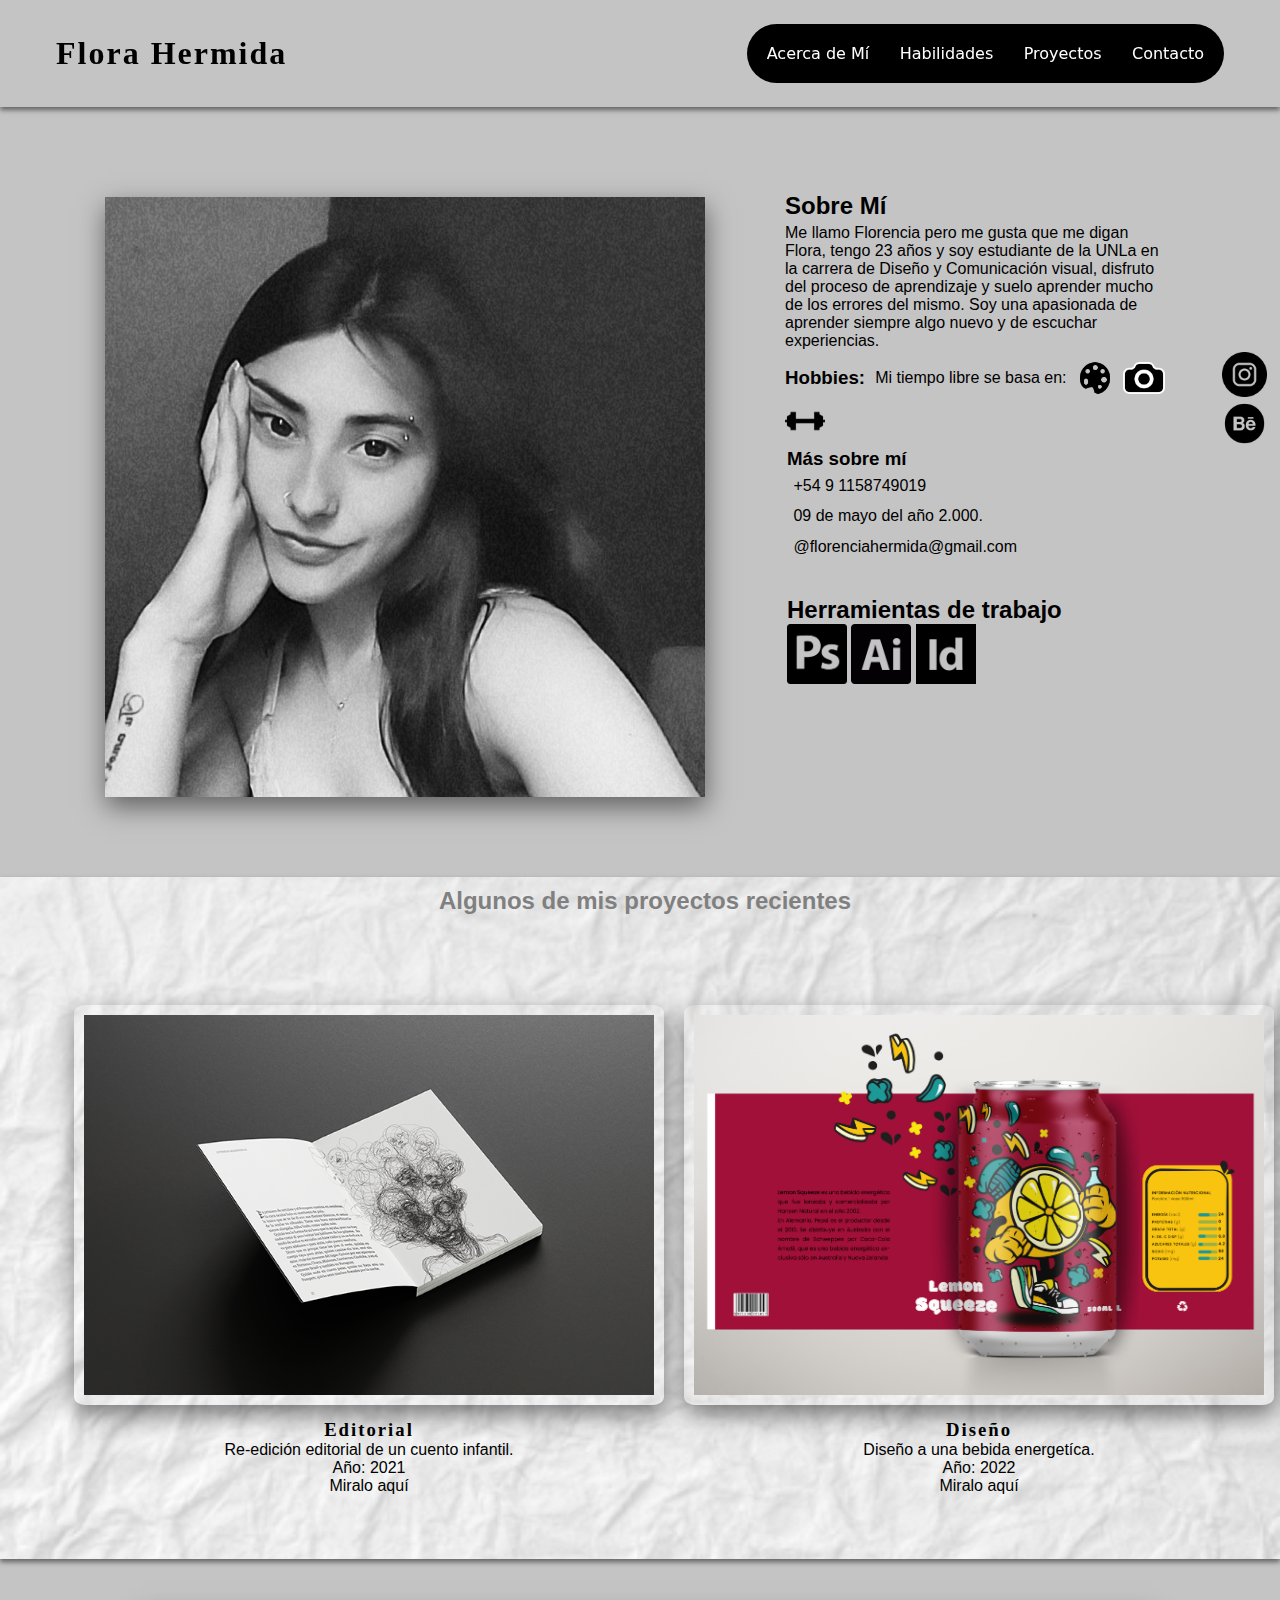
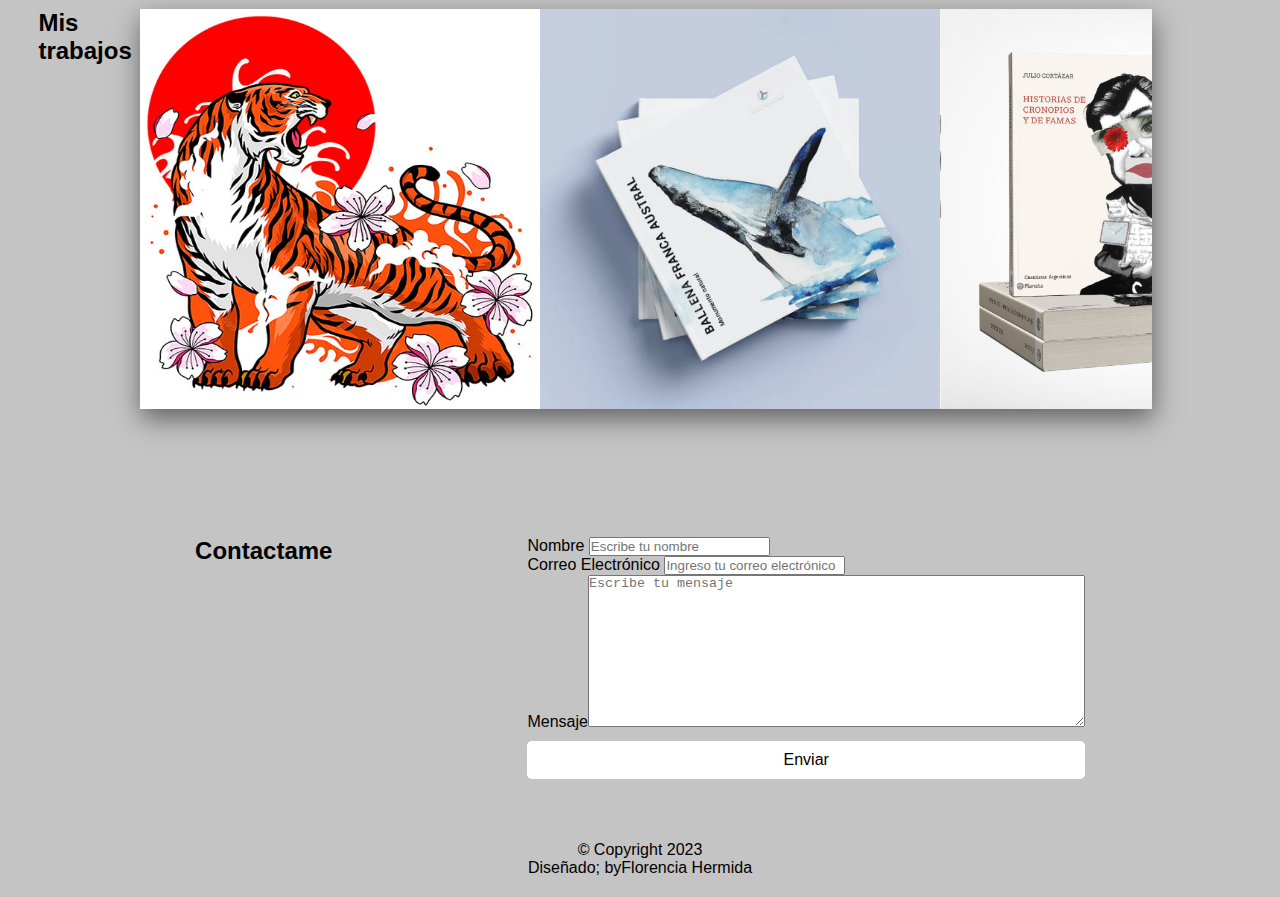
==== index.html @ 5eab7c20 "Nuevos cambios:" ====
<!doctype html>
<html>
	<head>
		<meta charset="utf-8">
		<title>Flora Hermida</title>
		<link rel="icon" type="image/png" href="imagenes/cursor.png">
		<link href="estilos.css" rel="stylesheet" type="text/css">
		<style>
		  @import url('https://fonts.googleapis.com/css2?family=Rubik+Glitch&family=Source+Code+Pro:wght@500&display=swap');
		</style>
	</head>	

<body>
	  <header>
	    <nav>
			  <h1>Flora Hermida</h1>
			  <ul class="navegacion">
				<li><a href="#sobremi" class="nav-link">Acerca de Mí</a></li>
				<li><a href="#habilidaes" class="nav-link">Habilidades</a></li>
				<li><a href="#proyectos" class="nav-link">Proyectos</a></li>
				<li><a href="#proyectos" class="nav-link">Contacto</a></li>
			  </ul>
			  <button class="menu-flora" id="menu-flor">
				<ion-icon class="barras" name="menu-outline"></ion-icon>
			  </button>
		   </nav>
	  </header>
		
	<main>
	
		<section class="flora">
			  <img src="imagenes/fotoperfil.jpg" alt="flora-hermida" loading="lazy" class="flora-img">
				  <div class="bio">
					<h2 class="bio-titulo">Sobre M&iacute;</h2>
					<p class="bio-texto">
					  Me llamo Florencia pero me gusta que me digan Flora, tengo 23 a&ntilde;os y soy estudiante de la UNLa en la carrera de Dise&ntilde;o y Comunicaci&oacute;n visual, disfruto del proceso de aprendizaje y suelo aprender mucho de los errores del mismo. Soy una apasionada de aprender siempre algo nuevo y de escuchar experiencias. 
					</p>
					<div class="mishobbies" id="hobbie">
						<h3 class="tiempolibre">Hobbies:</h3>
						<p>Mi tiempo libre se basa en:</p>
					   <img src="imagenes/arte.png" alt="icono-arte" class="mishobbies" width="36px" height="36px">
					   <img src="imagenes/camara.png" alt="icono-camara" class="mishobbies" width="42px" heigth="30px">
					   <img src="imagenes/gym.png" alt="icono-gym" class="mishobbies" width="40px" height="50px">
					</div>
					<article class="mas-sobre">
						  <h3>Más sobre mí</h3>
						  <p> +54 9 1158749019 </p>
						  <p>09 de mayo del a&ntilde;o 2.000.</p>
						  <p>@florenciahermida@gmail.com</p>
					</article>
				    <article class="habilidades" id="habilidades">
						<h2 class="header-habilidaes">Herramientas de trabajo&nbsp;</h2>
						<div class="contenedor-habilidades">
							  <img src="imagenes/photoshop.png" alt="img-photoshop" loading="lazy" class="icon icon-card" width="60px"  height="60px">
							  <img src="imagenes/ilustrator.png" alt="img-ilustrator" loading="lazy" class="tarjeta-icono" width="60px" height="60px">
							  <img src="imagenes/indesign.png" alt="img-indesign" loading="lazy" class="tarjeta-icono" width="60px" height="60px">
						</div>
	            	</article>
				 </div>
			    
		 </section>

		
		
	  <section class="proyectos" id="proyectos">
		  <h2 class="titulo-de-proyectos">Algunos de mis proyectos recientes</h2>
		  <div class="contenedor-de-proyectos">
				<div class="contenedor-de-proyectos-tarjeta-de-proyectos">
				<img src="imagenes/img1.png" alt="trabajo-libro1" loading="lazy" class="project-pic" width="280px" height="210px">
				  <h3 class="contenedor-titulo-de-proyectos">Editorial</h3>
				  <p class="detalles-de-proyectos">
					  Re-edici&oacute;n editorial de un cuento infantil.
				  </p>
				  <p>
					 A&ntilde;o: 2021
				  </p>
				  <a href="https://www.instagram.com/p/CjBOzD_OPQM/?img_index=1" target="_blank" class="enlace-de-proyecto">Miralo aqu&iacute;</a>
				</div>
			  
				<div class="contenedor-de-proyectos-tarjeta-de-proyectos ">
					 <img src="imagenes/img4.jpg" alt="diseño-lata" loading="lazy" class="project-pic" width="310px" height="210px">
					  <h3 class="titulo-proyecto">Dise&ntilde;o</h3>
					  <p class="detalles-de-proyectos">
						Dise&ntilde;o a una bebida energet&iacute;ca.
					  </p>
					  <p>
						 A&ntilde;o: 2022
					  </p>
					  <a href="https://www.instagram.com/p/CodolIesrET/?img_index=1" target="_blank" class="project-link">Miralo aqu&iacute;</a>
				</div>
			  
				<div class="contenedor-de-proyectos-tarjeta-de-proyectos ">
					 <img src="imagenes/img6.jpeg" alt="diseño-marca" loading="lazy" class="project-pic" width="310px" height="210px">
					  <h3 class="titulo-proyecto">Redes</h3>
					  <p class="detalles-de-proyectos">
						Dise&ntilde;o paraa feed de Instagram.
					  </p>
					  <p>
						 A&ntilde;o: 2023
					  </p>
					  <a href="https://www.instagram.com/p/CmFNEMlOOMH/?img_index=1" target="_blank" class="project-link">Miralo aqu&iacute;</a>
				</div>
		  </div>
       </section>
		
		<section class="foto-trabajo" id="foto-trabajo">
			<h2>Mis trabajos</h2>
			<article id="galeria">
				<div class="galeria-1">
					<img src="imagenes/img8.jpg" width="50px" height="500px" alt="trabajo-libro">
				</div>
				<div class="galeria-2">
					<img  src="imagenes/img7.jpg" width="50px" height="50px" alt="trabajo-libro">
				</div>
				<div class="galeria-2">
					<img  src="imagenes/libro1.jpg" width="50px" height="50px" alt="trabajo-libro">
				</div>		
           </article>
		</section>	
		
		<section class="contacto" id="contacto">
			  <h2>Contactame</h2>
			  <div class="formulario-contacto-contenedor">
					<div class="formulario-contacto">
					  <form action="https://formspree.io/f/xyylngw" method="POST"/>
						<div class="control-formulario">
						  <label for="name">Nombre</label>
						  <input type="text" id="name" name="sender-name" placeholder="Escribe tu nombre" class="input-field" required/>
						</div>
				   </div>
				   <div class="control-formulario">
						  <label for="email">Correo Electrónico</label>
						  <input type="email" id="email" name="sender-email" placeholder="Ingreso tu correo electrónico" class="input-field" required/>
				   </div>
				   <div class="control-formulario">
					  <label for="mensaje">Mensaje</label><textarea id="mensaje" cols="60" rows="10" placeholder="Escribe tu mensaje" name="mensaje" class="input-field" required></textarea>
				   </div>
				   <div>
				     <input type="submit" value="Enviar" id="submit-btn" class="submit-btn"/>
			 	   </div>
			 </div>	
		</section>
	
	</main>		
			<asided>
				<div class="sociales">
					<a href="https://www.instagram.com/gota_flora/?igshid=MzRlODBiNWFlZA%3D%3D" target="_blank">
					<img src="imagenes/instagram.png" width="45" height="45" alt="icono-instagram" id="foto-insagram">
					</a>
					<a href="https://www.behance.net/gallery/171148687/Mi-portfolio" target="_blank">
					<img src="imagenes/behance.png" width="45" height="45" alt="icono-behance" id="foto-behance">
					</a>
	           </div>
			</asided>
		
	   <footer>
		  <p class="copy">&copy; Copyright 2023</p>
		  <p class="copy">Dise&ntilde;ado; by<a href="https://www.instagram.com/flora.hermida/" target="_blank" >Florencia Hermida</a></p>
	   </footer>
</body>
</html>
---- estilos.css ----
@charset "utf-8";
/* CSS Document */
@import url("https://fonts.googleapis.com/css2?family=Roboto:ital,wght@0,400;0,900;1,700&display=swap");
* {
	padding: 0px;
	margin: 0px;
	box-sizing: border-box;
} 
*{
	cursor: url("imagenes/cursor.png"), auto;
}

* {
  margin: 0;
  padding: 0;
  box-sizing: border-box;
}

body{
	width: 100%;
	height: 100vh;
	background-color:#C5C4C4;
	font-family: Gotham, "Helvetica Neue", Helvetica, Arial, "sans-serif";
}
.navegacion{
	background-color:black;
	border-radius: 31px;
    padding: 20px 20px;
}
root {
  variable-name: value;
}
selector {
  propiedad: var;
}

root {
  font-family: Gotham, 'Helvetica Neue', Helvetica, Arial, 'sans-serif';
  normal-font: 400;
  bold-font: 700;
  bolder-font: 900;
  bg-color: #fcfcfc;
  primary-color: #4756df;
  secondary-color: #ff7235;
  primary-shadow: #8b8eaf;
  secondary-shadow: #a17a69;
  bottom-margin: 0.5rem;
  bottom-margin-2: 1rem;
  line-height: 1.7rem;
  transition: 0.3s;
}

html {
  scroll-behavior: smooth;
}


ul {
  list-style-type: none;
}

a {
  text-decoration: none;
  color: black;
}

a:hover {
  color: lightslategrey;
}


nav {
    padding: 1.5rem 1rem;
  }
nav {
  position: sticky;
  top: 0;
  left: 0;
  z-index: 1;
  display: flex;
  align-items: center;
  justify-content: space-between;
  padding: 1.5rem 3.5rem;
  background-color: var #fcfcfc;
  box-shadow: 0 3px 5px rgba(0, 0, 0, 0.5);
}
nav h1 {
  color: black;
  font-family: cadio, "EB Garamond SemiBold", "Futura Md BT", "Hey October", "Ibarra Real Nova";
  letter-spacing: 2px;
}

nav a {
  font-family:Segoe, "Segoe UI", "DejaVu Sans", "Trebuchet MS", Verdana, "sans-serif";
  color: white;
  transition: 0.3s;
  text-decoration: none;
}
nav a:hover {
  color: white;
  border-radius: 8px;
  border-bottom: #848484px solid;
  background-color: grey;
}

nav ul {
  display: flex;
  gap: 1.9rem;
  text-decoration: none;
}

nav ul li {
  font-weight: var;
}
nav ul.show {
    transform: translateX(0);
  }
.menu-flora {
  color: var navy;
  font-size: 2rem;
  border: 0;
  background-color: transparent;
  cursor: pointer;
  display: none;
}
.flora {
  display: flex;
  align-items: center;
  justify-content: space-around;
  gap: 2.5rem;
  max-width: 68.75rem;
  margin: auto;
  padding-top: 90px;
}
.flora-img {
  height: 37.5rem;
  width: 37.5rem;
  box-shadow: 1px 10px 25px rgba(0,0,0,0.5);
  overflow: inherit;
}

#hobbie{
	padding-top: 5px;
    margin: 0px;
    display: flex;
    justify-content: space-between;
    flex-wrap: wrap;
    align-content: space-between;
    align-items: center;
}



.tiempolibre{
	display: flex;
	
}
.bio {
    margin-top: -7rem;
    width: 20.5rem;
  }
.bio {
  width: 25rem;
  padding: 0.625rem;
  border-radius: 6px;
  box-shadow: 0px 2px 15px 2px var(--primary-shadow);
}

.bio h1 {
  margin-top: 10px;
}

.bio p {
  line-height: var(--line-height);
  padding: 0.3rem 0;
}
.mas-sobre {
    display: inline-flex;
    margin: 0px;
    padding: 2px;
    flex-direction: column;
    justify-content: space-evenly;
    align-items: flex-start;
}

.mas-sobre h3 {
  margin-left: 0px;
  padding: 0px;
  text-align: center;
}

.mas-sobre p {
  line-height: inherit;
  padding: 0.4rem;
}
.header-habilidades{
	padding: 25px;
	display: block;
}
.habilidades {
    display: inline-flex;
    margin-top: 30px;
    padding: 2px;
    flex-direction: column;
    justify-content: space-evenly;
    align-items: flex-start;
}

.encabezado-habilidad {
  margin-bottom: 1rem;
}

.contenedor-habilidad img {
  padding: 1.25rem;
}

.icono {
  width: 11.875rem;
  height: 11.25rem;
}

.proyectos {
  	background-image: url(imagenes/fondo.jpg);
    background-repeat: repeat;
    background-size: 100%;
    margin-top: 5rem;
    padding-top: 10px;
    display: flex;
    justify-items: center;
    flex-direction: row;
    box-shadow: 0 3px 5px rgba(0, 0, 0, 0.5);
    flex-wrap: wrap;
    justify-content: space-evenly;
    align-items: flex-start;
}
.proyectos h2{
	display: flex;
	color: grey;
	text-align: center;
	margin-left: 10px
	
}

.foto-de-proyecto {
  width: 65%;
  height: 60%;
}

.contenedor-de-proyectos {
    display:inline-flex;
    text-align: center;
    padding: inherit;
}
.titulo-de-proyectos {
  display: block;
 justify-content: center;
  margin-bottom: 1rem;
}
.contenedor-de-proyectos h3{
  color: black;
  font-family: cadio, "EB Garamond SemiBold", "Futura Md BT", "Hey October", "Ibarra Real Nova";
  letter-spacing: 2px;
	
}
.detalles-de-proyectos{
	display: inline-flex;
    justify-content:flex-start;
}
.contenedor-de-proyectos {
  text-align: center;
  padding: 1rem;
  margin: 3rem;
}
.project-pic{
	width: 590px;
    height: 400px;
	display: inline-flex;
	align-content: center;
	align-items: center;
	margin: 10px;
	padding: 10px;
	border-radius: 2%;
	box-shadow: 1px 10px 25px rgba(0,0,0,0.5);
	cursor: pointer;
}


/*galeria de fotos*/

.foto-trabajo{
	margin-left: 3%;
    margin-bottom: 10%;
    margin-right: 10%;
    margin-top: 50px;
    display: flex;
    align-items: flex-start;
    justify-content: center;
    justify-content: space-around;
}

#galeria{
	display: flex;
	flex-direction: row;
	justify-content: space-around;
	align-content: flex-start;
	width: 1400px;
	height: 400px;
	overflow: hidden;
	box-shadow: 1px 10px 25px rgba(0,0,0,0.5);
	background-image: url("imagenes/fondo.jpg");
}
#galeria img{
	width: 400px;
	height: 400px;
	transition: 3s;
}
#galeria img:hover{
	transform: translateX(-30%);
	filter: brightness(58%);
}
   

/*contacto*/

.contacto {
    margin-top: 6rem;
    display: flex;
    align-content: stretch;
    justify-content: space-evenly;
}
.contenedor-formulario-contacto label {
  line-height: 2.7em;
  font-weight: var(--bold-font);
  color: var(--primary-color);
}

.contenedor-formulario-contacto textarea {
  min-height: 6.25rem;
  font-size: 14px;
}

.contenedor-formulario-contacto .input-field {
  width: 100%;
  padding-top: 10px;
  padding-bottom: 10px;
  border-radius: 5px;
  border: none;
  border: 2px outset var(--primary-color);
  font-size: 0.875rem;
  outline: none;
}
.contacto h2 {
  text-align: center;
  margin-bottom: var(--bottom-margin-2);
}

.contenedor-formulario-contacto {
  max-width: 40.75rem;
  margin: 0 auto;
  padding: 0.938rem;
  border-radius: 5px;
  box-shadow: 0 3px 10px var(--secondary-shadow);
}
.input-field:placeholder {
  padding: 0.5rem;
  color: var(--primary-color);
}
.submit-btn {
  width: 100%;
  padding: 10px;
  margin: 10px 0;
  background-color: #fff;
  border: 2px solid var(--primary-color);
  border-radius: 5px;
  font-size: 1rem;
  font-weight: var(--bold-font);
  transition: var(--transition);
}
.submit-btn:hover {
  background-color: var(--primary-color);
  border: 2px solid var(--primary-color);
  cursor: pointer;
}

/*aside*/

.sociales {
  display: flex;
  flex-direction: column;
  position: fixed;
  right: 1%;
  bottom: 50%;
}

.socicon {
  width: 2rem;
  height: 2rem;
}

/*footer*/

footer {
  background-color: var black;
  padding: 1.25rem;
  text-align: center;
  margin: 2rem 0 0;
}
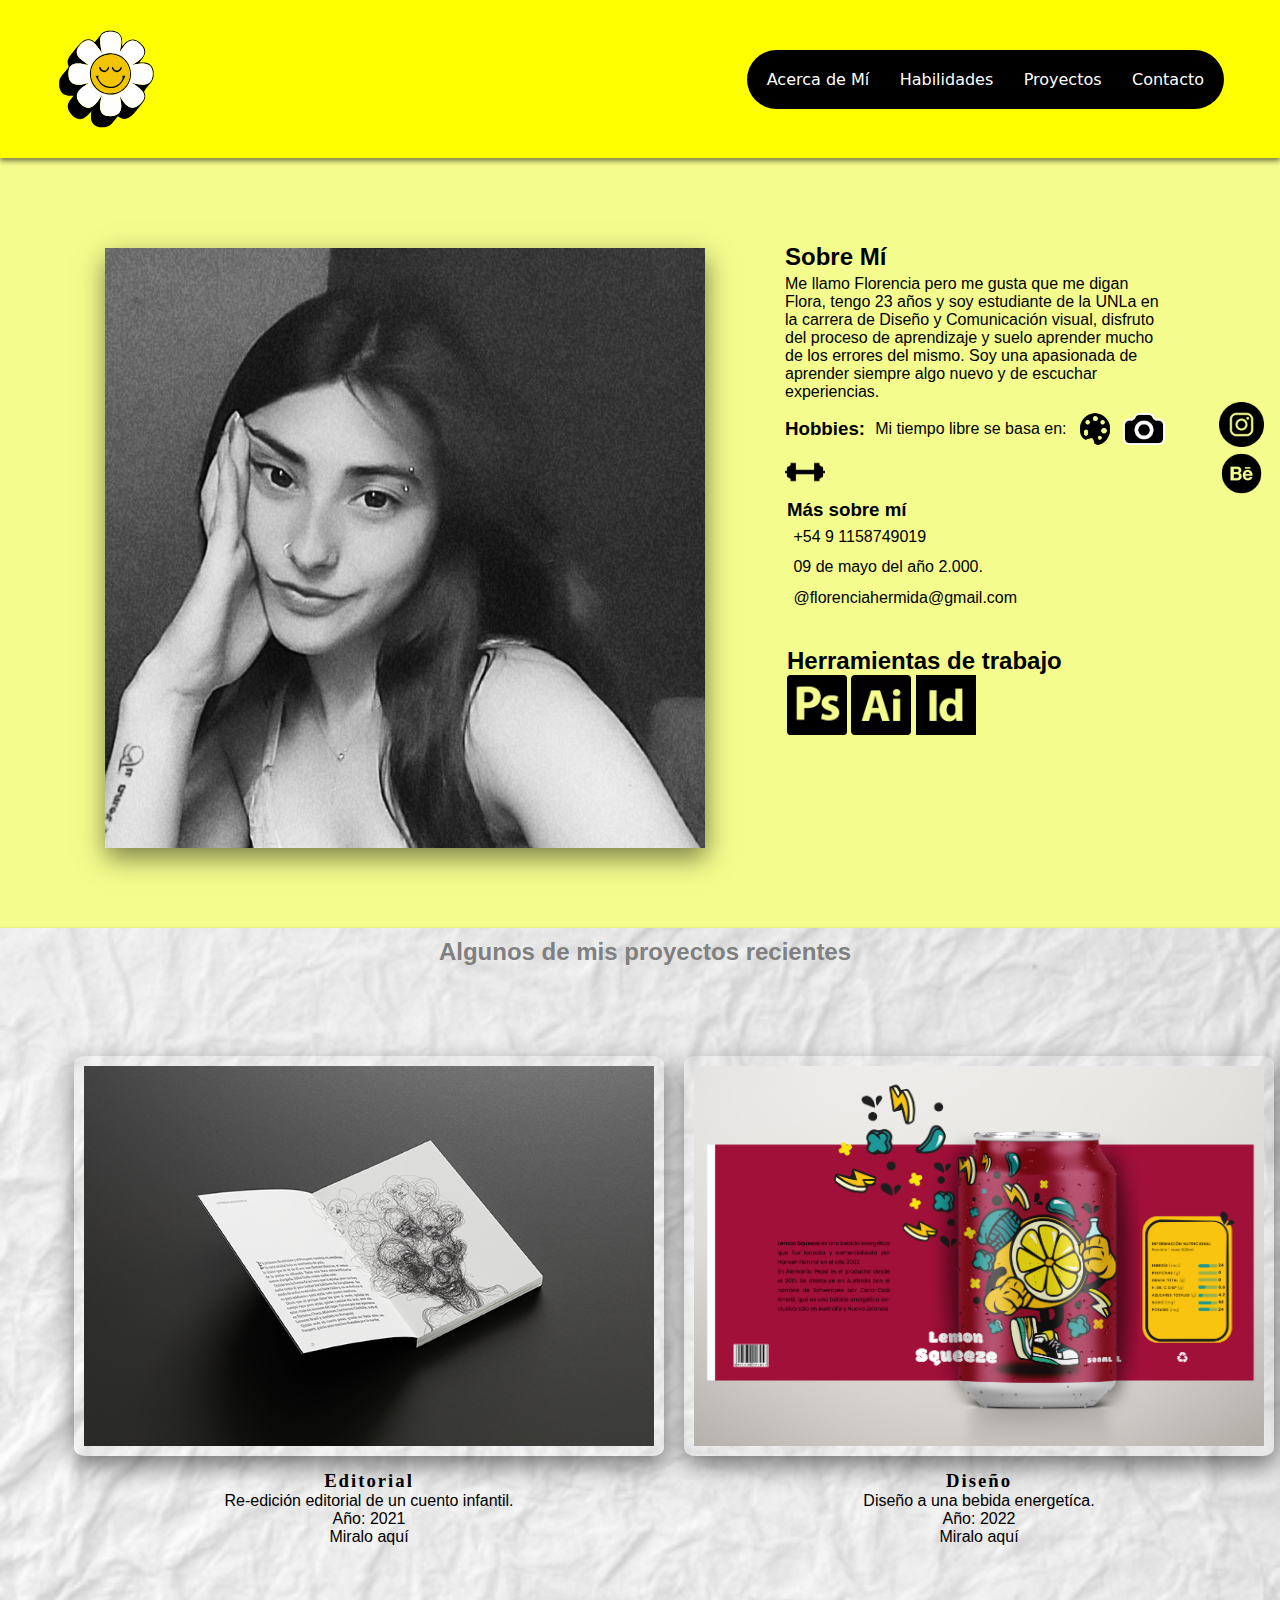
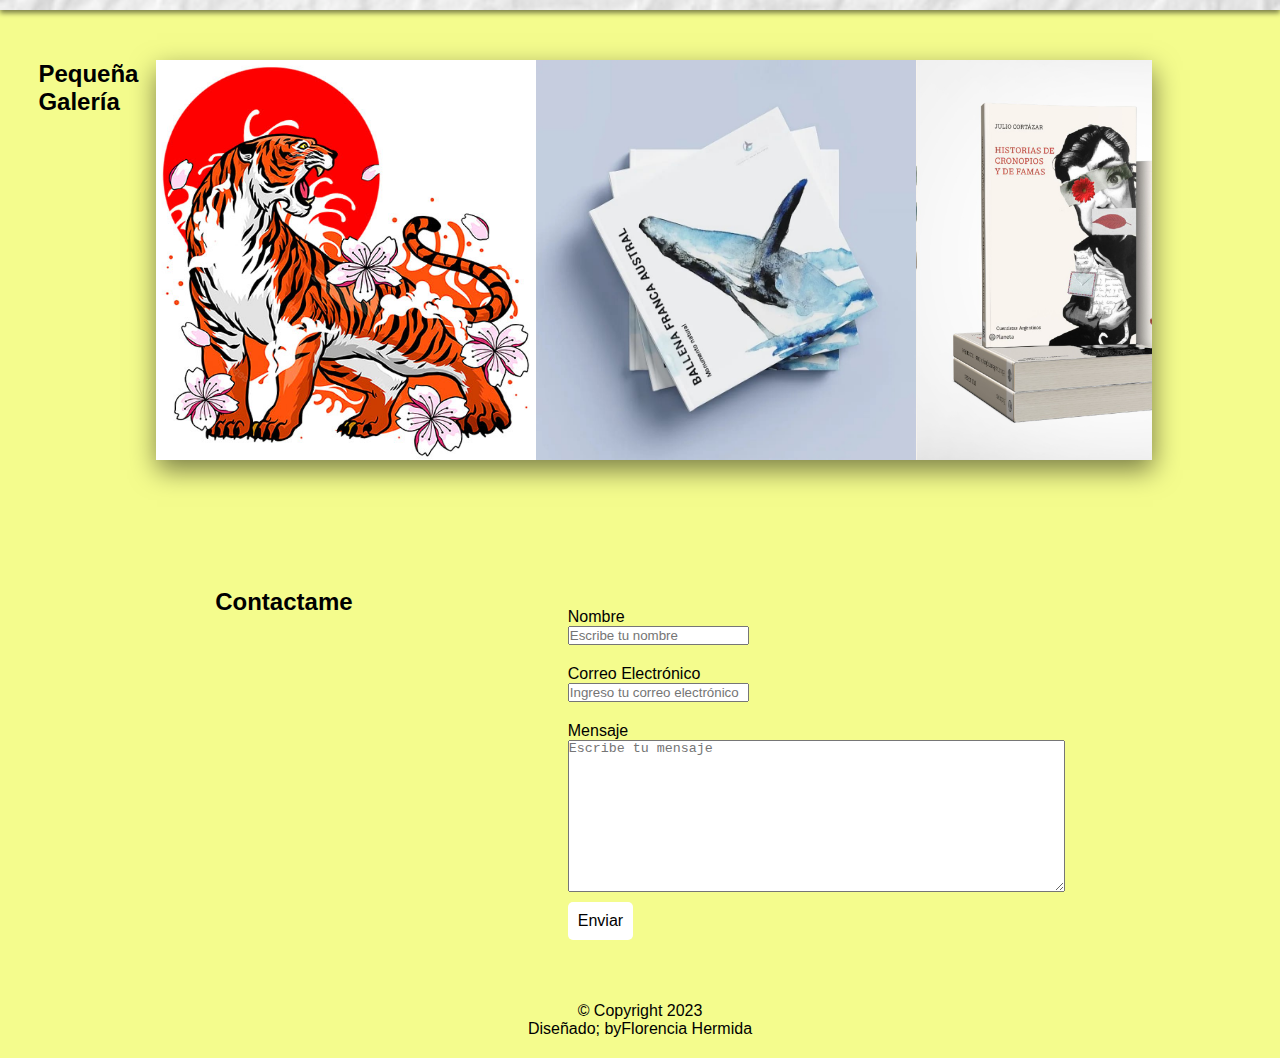
==== commit 35674127: "Cambio de color" ====
--- a/index.html
+++ b/index.html
@@ -3,7 +3,7 @@
 	<head>
 		<meta charset="utf-8">
 		<title>Flora Hermida</title>
-		<link rel="icon" type="image/png" href="imagenes/cursor.png">
+		<link rel="icon" type="image/svg" href="imagenes/flora.svg">
 		<link href="estilos.css" rel="stylesheet" type="text/css">
 		<style>
 		  @import url('https://fonts.googleapis.com/css2?family=Rubik+Glitch&family=Source+Code+Pro:wght@500&display=swap');
@@ -13,7 +13,7 @@
 <body>
 	  <header>
 	    <nav>
-			  <h1>Flora Hermida</h1>
+			  <img src="imagenes/flora.svg" alt="flora" class="imagenflora" width="100px" height="110px">
 			  <ul class="navegacion">
 				<li><a href="#sobremi" class="nav-link">Acerca de Mí</a></li>
 				<li><a href="#habilidaes" class="nav-link">Habilidades</a></li>
@@ -27,54 +27,55 @@
 	  </header>
 		
 	<main>
-	
 		<section class="flora">
 			  <img src="imagenes/fotoperfil.jpg" alt="flora-hermida" loading="lazy" class="flora-img">
-				  <div class="bio">
-					<h2 class="bio-titulo">Sobre M&iacute;</h2>
-					<p class="bio-texto">
-					  Me llamo Florencia pero me gusta que me digan Flora, tengo 23 a&ntilde;os y soy estudiante de la UNLa en la carrera de Dise&ntilde;o y Comunicaci&oacute;n visual, disfruto del proceso de aprendizaje y suelo aprender mucho de los errores del mismo. Soy una apasionada de aprender siempre algo nuevo y de escuchar experiencias. 
-					</p>
-					<div class="mishobbies" id="hobbie">
-						<h3 class="tiempolibre">Hobbies:</h3>
-						<p>Mi tiempo libre se basa en:</p>
-					   <img src="imagenes/arte.png" alt="icono-arte" class="mishobbies" width="36px" height="36px">
-					   <img src="imagenes/camara.png" alt="icono-camara" class="mishobbies" width="42px" heigth="30px">
-					   <img src="imagenes/gym.png" alt="icono-gym" class="mishobbies" width="40px" height="50px">
-					</div>
-					<article class="mas-sobre">
-						  <h3>Más sobre mí</h3>
-						  <p> +54 9 1158749019 </p>
-						  <p>09 de mayo del a&ntilde;o 2.000.</p>
-						  <p>@florenciahermida@gmail.com</p>
-					</article>
-				    <article class="habilidades" id="habilidades">
+			
+			  <div class="bio">
+				<h2 class="bio-titulo">Sobre M&iacute;</h2>
+				<p class="bio-texto">
+				   Me llamo Florencia pero me gusta que me digan Flora, tengo 23 a&ntilde;os y soy estudiante de la UNLa en la carrera de Dise&ntilde;o y Comunicaci&oacute;n visual, disfruto del proceso de aprendizaje y suelo aprender mucho de los errores del mismo. Soy una apasionada de aprender siempre algo nuevo y de escuchar experiencias. 
+				</p>
+				  
+				<div class="mishobbies" id="hobbie">
+				     <h3 class="tiempolibre">Hobbies:</h3>
+					 <p>Mi tiempo libre se basa en:</p>
+					 <img src="imagenes/arte.png" alt="icono-arte" class="mishobbies" width="36px" height="36px">
+					 <img src="imagenes/camara.png" alt="icono-camara" class="mishobbies" width="42px" heigth="30px">
+					 <img src="imagenes/gym.png" alt="icono-gym" class="mishobbies" width="40px" height="50px">
+				</div>
+				  
+				<article class="mas-sobre">
+					 <h3>Más sobre mí</h3>
+					 <p> +54 9 1158749019 </p>
+					 <p>09 de mayo del a&ntilde;o 2.000.</p>
+					 <p>@florenciahermida@gmail.com</p>
+				</article>
+				  
+				<article class="habilidades" id="habilidades">
 						<h2 class="header-habilidaes">Herramientas de trabajo&nbsp;</h2>
 						<div class="contenedor-habilidades">
 							  <img src="imagenes/photoshop.png" alt="img-photoshop" loading="lazy" class="icon icon-card" width="60px"  height="60px">
 							  <img src="imagenes/ilustrator.png" alt="img-ilustrator" loading="lazy" class="tarjeta-icono" width="60px" height="60px">
 							  <img src="imagenes/indesign.png" alt="img-indesign" loading="lazy" class="tarjeta-icono" width="60px" height="60px">
 						</div>
-	            	</article>
-				 </div>
-			    
+	            </article>
+			</div>	    
 		 </section>
 
-		
-		
+	
 	  <section class="proyectos" id="proyectos">
 		  <h2 class="titulo-de-proyectos">Algunos de mis proyectos recientes</h2>
 		  <div class="contenedor-de-proyectos">
 				<div class="contenedor-de-proyectos-tarjeta-de-proyectos">
-				<img src="imagenes/img1.png" alt="trabajo-libro1" loading="lazy" class="project-pic" width="280px" height="210px">
-				  <h3 class="contenedor-titulo-de-proyectos">Editorial</h3>
-				  <p class="detalles-de-proyectos">
+					<img src="imagenes/img1.png" alt="trabajo-libro1" loading="lazy" class="project-pic" width="280px" height="210px">
+					<h3 class="contenedor-titulo-de-proyectos">Editorial</h3>
+					<p class="detalles-de-proyectos">
 					  Re-edici&oacute;n editorial de un cuento infantil.
-				  </p>
-				  <p>
-					 A&ntilde;o: 2021
-				  </p>
-				  <a href="https://www.instagram.com/p/CjBOzD_OPQM/?img_index=1" target="_blank" class="enlace-de-proyecto">Miralo aqu&iacute;</a>
+					</p>
+					<p>
+					  A&ntilde;o: 2021
+					</p>
+					<a href="https://www.instagram.com/p/CjBOzD_OPQM/?img_index=1" target="_blank" class="enlace-de-proyecto">Miralo aqu&iacute;</a>
 				</div>
 			  
 				<div class="contenedor-de-proyectos-tarjeta-de-proyectos ">
@@ -91,20 +92,20 @@
 			  
 				<div class="contenedor-de-proyectos-tarjeta-de-proyectos ">
 					 <img src="imagenes/img6.jpeg" alt="diseño-marca" loading="lazy" class="project-pic" width="310px" height="210px">
-					  <h3 class="titulo-proyecto">Redes</h3>
-					  <p class="detalles-de-proyectos">
+					 <h3 class="titulo-proyecto">Redes</h3>
+					 <p class="detalles-de-proyectos">
 						Dise&ntilde;o paraa feed de Instagram.
-					  </p>
-					  <p>
-						 A&ntilde;o: 2023
-					  </p>
-					  <a href="https://www.instagram.com/p/CmFNEMlOOMH/?img_index=1" target="_blank" class="project-link">Miralo aqu&iacute;</a>
+					 </p>
+					 <p>
+						A&ntilde;o: 2023
+					 </p>
+					 <a href="https://www.instagram.com/p/CmFNEMlOOMH/?img_index=1" target="_blank" class="project-link">Miralo aqu&iacute;</a>
 				</div>
 		  </div>
        </section>
 		
-		<section class="foto-trabajo" id="foto-trabajo">
-			<h2>Mis trabajos</h2>
+	   <section class="foto-trabajo" id="foto-trabajo">
+			<h2>Peque&ntilde;a Galer&iacute;a</h2>
 			<article id="galeria">
 				<div class="galeria-1">
 					<img src="imagenes/img8.jpg" width="50px" height="500px" alt="trabajo-libro">
@@ -112,36 +113,44 @@
 				<div class="galeria-2">
 					<img  src="imagenes/img7.jpg" width="50px" height="50px" alt="trabajo-libro">
 				</div>
-				<div class="galeria-2">
+				<div class="galeria-3">
 					<img  src="imagenes/libro1.jpg" width="50px" height="50px" alt="trabajo-libro">
-				</div>		
+				</div>	
+				<div class="galeria-4">
+					<img src="imagenes/foto3.jpg" width="50px" height="50px" alt="trabajo-libro">
+				</div>
            </article>
 		</section>	
 		
 		<section class="contacto" id="contacto">
 			  <h2>Contactame</h2>
 			  <div class="formulario-contacto-contenedor">
+				  
 					<div class="formulario-contacto">
-					  <form action="https://formspree.io/f/xyylngw" method="POST"/>
+					    <form action="https://formspree.io/f/xyylngw" method="POST"/>
 						<div class="control-formulario">
 						  <label for="name">Nombre</label>
 						  <input type="text" id="name" name="sender-name" placeholder="Escribe tu nombre" class="input-field" required/>
 						</div>
 				   </div>
+				  
 				   <div class="control-formulario">
 						  <label for="email">Correo Electrónico</label>
 						  <input type="email" id="email" name="sender-email" placeholder="Ingreso tu correo electrónico" class="input-field" required/>
 				   </div>
+				  
 				   <div class="control-formulario">
-					  <label for="mensaje">Mensaje</label><textarea id="mensaje" cols="60" rows="10" placeholder="Escribe tu mensaje" name="mensaje" class="input-field" required></textarea>
+					     <label for="mensaje">Mensaje</label><textarea id="mensaje" cols="60" rows="10" placeholder="Escribe tu mensaje" name="mensaje" class="input-field" required></textarea>
 				   </div>
+				  
 				   <div>
-				     <input type="submit" value="Enviar" id="submit-btn" class="submit-btn"/>
+				         <input type="submit" value="Enviar" id="submit-btn" class="submit-btn"/>
 			 	   </div>
 			 </div>	
 		</section>
 	
 	</main>		
+	
 			<asided>
 				<div class="sociales">
 					<a href="https://www.instagram.com/gota_flora/?igshid=MzRlODBiNWFlZA%3D%3D" target="_blank">
--- a/estilos.css
+++ b/estilos.css
@@ -7,7 +7,7 @@
 	box-sizing: border-box;
 } 
 *{
-	cursor: url("imagenes/cursor.png"), auto;
+	cursor: url("imagenes/flora.svg"), auto;
 }
 
 * {
@@ -16,10 +16,12 @@
   box-sizing: border-box;
 }
 
+/*etiquetas interior*/
+
 body{
-	width: 100%;
+	max-width: 100%;
 	height: 100vh;
-	background-color:#C5C4C4;
+	background-color:#F4FC8D;
 	font-family: Gotham, "Helvetica Neue", Helvetica, Arial, "sans-serif";
 }
 .navegacion{
@@ -71,6 +73,7 @@
 
 nav {
     padding: 1.5rem 1rem;
+	background-color: yellow;
   }
 nav {
   position: sticky;
@@ -81,7 +84,6 @@
   align-items: center;
   justify-content: space-between;
   padding: 1.5rem 3.5rem;
-  background-color: var #fcfcfc;
   box-shadow: 0 3px 5px rgba(0, 0, 0, 0.5);
 }
 nav h1 {
@@ -100,7 +102,7 @@
   color: white;
   border-radius: 8px;
   border-bottom: #848484px solid;
-  background-color: grey;
+  background-color:#FCF29E;
 }
 
 nav ul {
@@ -131,6 +133,7 @@
   max-width: 68.75rem;
   margin: auto;
   padding-top: 90px;
+  background-color: #F4FC8D;
 }
 .flora-img {
   height: 37.5rem;
@@ -148,8 +151,6 @@
     align-content: space-between;
     align-items: center;
 }
-
-
 
 .tiempolibre{
 	display: flex;
@@ -174,6 +175,9 @@
   line-height: var(--line-height);
   padding: 0.3rem 0;
 }
+
+/*info sobre mi*/
+
 .mas-sobre {
     display: inline-flex;
     margin: 0px;
@@ -193,6 +197,9 @@
   line-height: inherit;
   padding: 0.4rem;
 }
+
+/*herramientas*/
+
 .header-habilidades{
 	padding: 25px;
 	display: block;
@@ -218,6 +225,8 @@
   width: 11.875rem;
   height: 11.25rem;
 }
+
+/*solapa de 3 fotos*/
 
 .proyectos {
   	background-image: url(imagenes/fondo.jpg);
@@ -303,30 +312,42 @@
 	flex-direction: row;
 	justify-content: space-around;
 	align-content: flex-start;
-	width: 1400px;
+	width: 1600px;
 	height: 400px;
 	overflow: hidden;
 	box-shadow: 1px 10px 25px rgba(0,0,0,0.5);
 	background-image: url("imagenes/fondo.jpg");
 }
 #galeria img{
-	width: 400px;
+	width: 380px;
 	height: 400px;
-	transition: 3s;
+	transition: 2s;
 }
 #galeria img:hover{
-	transform: translateX(-30%);
+	transform: translateX(-20%);
 	filter: brightness(58%);
 }
    
 
 /*contacto*/
-
+.control-formulario{
+	margin-top: 20px;
+	display: flex;
+	flex-direction: column;
+	align-items: flex-start;
+}
 .contacto {
     margin-top: 6rem;
     display: flex;
     align-content: stretch;
     justify-content: space-evenly;
+}
+.formulario-contacto-contenedor{
+	display: flex;
+    flex-direction: column;
+    flex-wrap: nowrap;
+    align-items: flex-start;
+    justify-content: space-between;
 }
 .contenedor-formulario-contacto label {
   line-height: 2.7em;
@@ -377,14 +398,16 @@
   transition: var(--transition);
 }
 .submit-btn:hover {
-  background-color: var(--primary-color);
-  border: 2px solid var(--primary-color);
+  background-color: orange;
+  border: 2px solid #FFC031;
   cursor: pointer;
 }
 
 /*aside*/
 
 .sociales {
+  width: 3rem;
+  height: 3rem;
   display: flex;
   flex-direction: column;
   position: fixed;
@@ -392,10 +415,6 @@
   bottom: 50%;
 }
 
-.socicon {
-  width: 2rem;
-  height: 2rem;
-}
 
 /*footer*/
 
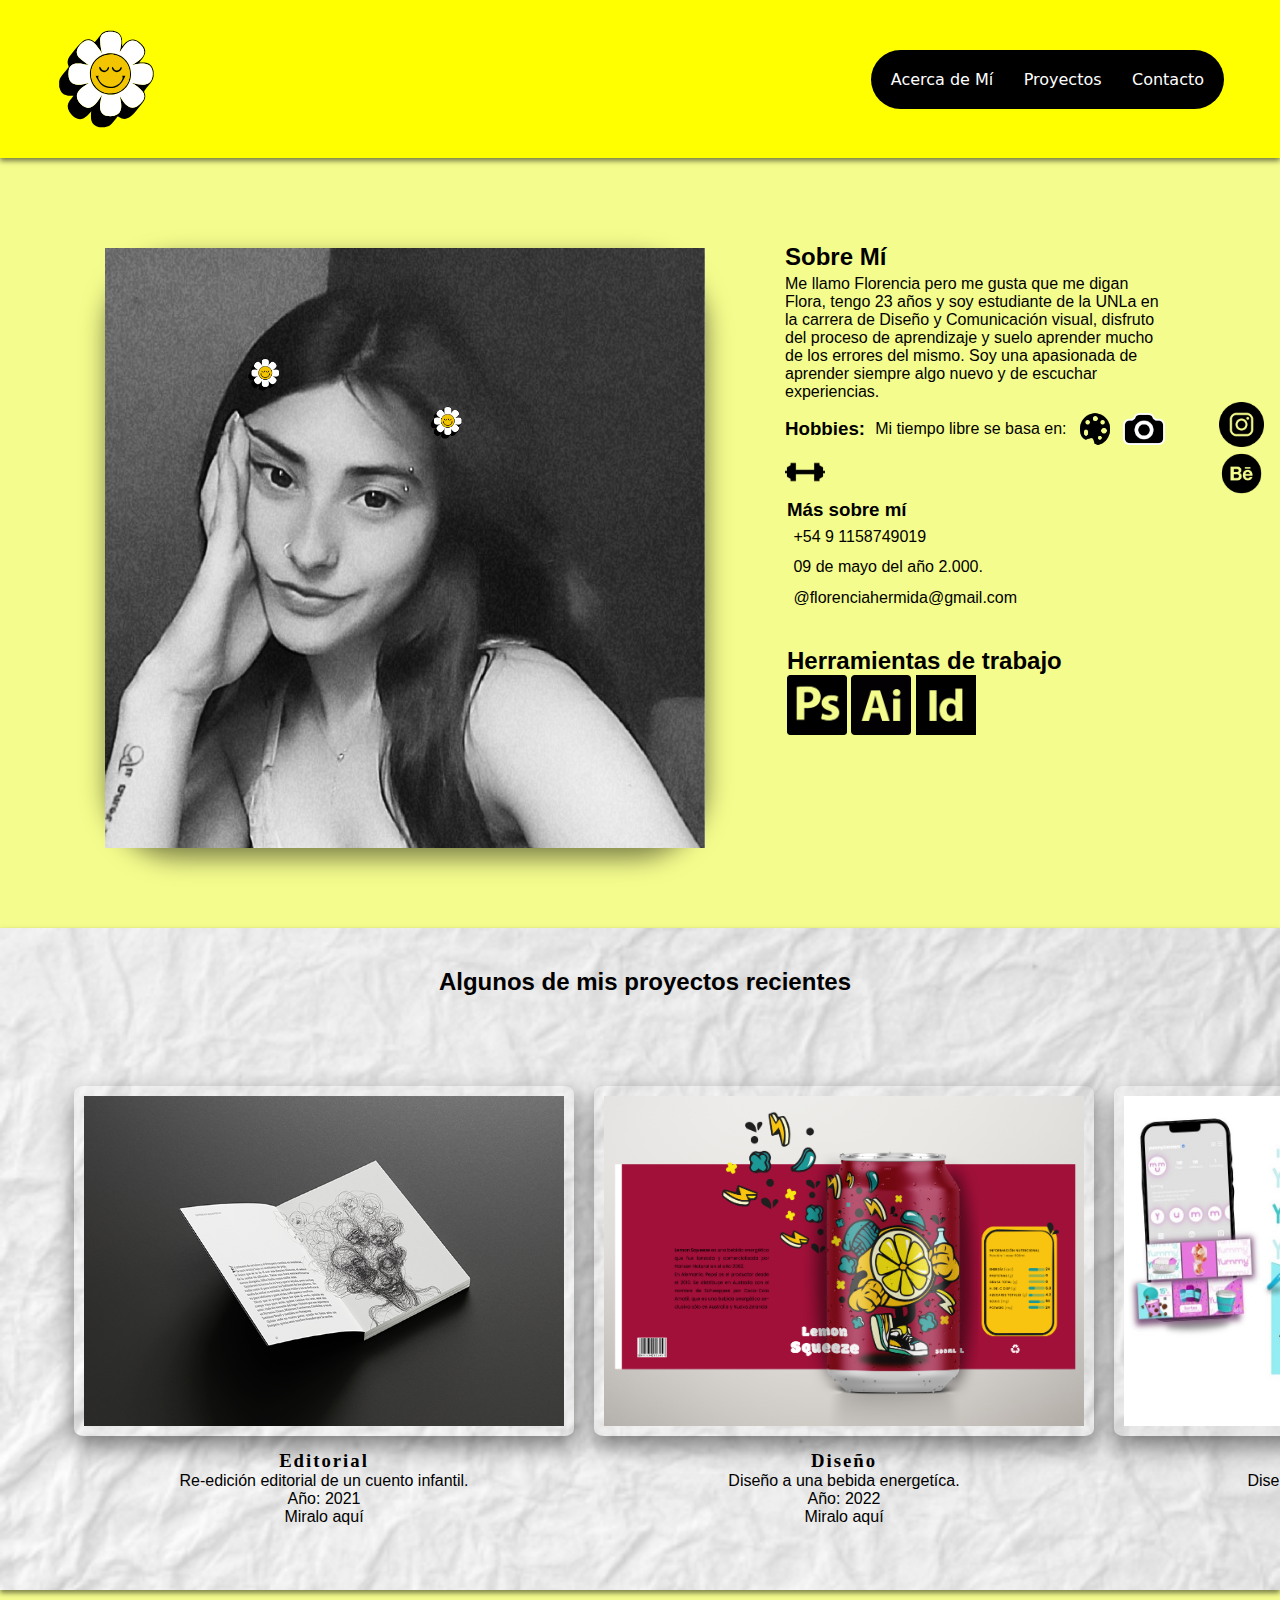
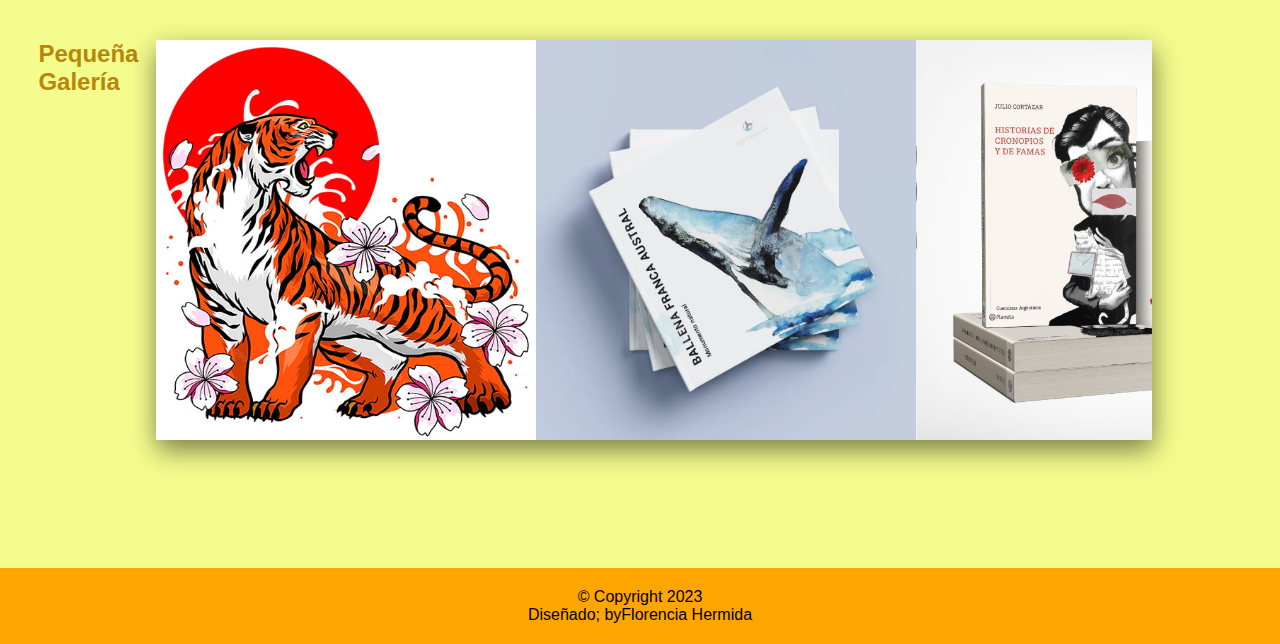
==== commit cc966e02: "Dos html vinculados" ====
--- a/index.html
+++ b/index.html
@@ -15,10 +15,9 @@
 	    <nav>
 			  <img src="imagenes/flora.svg" alt="flora" class="imagenflora" width="100px" height="110px">
 			  <ul class="navegacion">
-				<li><a href="#sobremi" class="nav-link">Acerca de Mí</a></li>
-				<li><a href="#habilidaes" class="nav-link">Habilidades</a></li>
+				<li><a href="vinculo.html" class="nav-link">Acerca de Mí</a></li>
 				<li><a href="#proyectos" class="nav-link">Proyectos</a></li>
-				<li><a href="#proyectos" class="nav-link">Contacto</a></li>
+				<li><a href="contacto.html" class="nav-link">Contacto</a></li>
 			  </ul>
 			  <button class="menu-flora" id="menu-flor">
 				<ion-icon class="barras" name="menu-outline"></ion-icon>
@@ -122,33 +121,6 @@
            </article>
 		</section>	
 		
-		<section class="contacto" id="contacto">
-			  <h2>Contactame</h2>
-			  <div class="formulario-contacto-contenedor">
-				  
-					<div class="formulario-contacto">
-					    <form action="https://formspree.io/f/xyylngw" method="POST"/>
-						<div class="control-formulario">
-						  <label for="name">Nombre</label>
-						  <input type="text" id="name" name="sender-name" placeholder="Escribe tu nombre" class="input-field" required/>
-						</div>
-				   </div>
-				  
-				   <div class="control-formulario">
-						  <label for="email">Correo Electrónico</label>
-						  <input type="email" id="email" name="sender-email" placeholder="Ingreso tu correo electrónico" class="input-field" required/>
-				   </div>
-				  
-				   <div class="control-formulario">
-					     <label for="mensaje">Mensaje</label><textarea id="mensaje" cols="60" rows="10" placeholder="Escribe tu mensaje" name="mensaje" class="input-field" required></textarea>
-				   </div>
-				  
-				   <div>
-				         <input type="submit" value="Enviar" id="submit-btn" class="submit-btn"/>
-			 	   </div>
-			 </div>	
-		</section>
-	
 	</main>		
 	
 			<asided>
--- a/estilos.css
+++ b/estilos.css
@@ -24,6 +24,9 @@
 	background-color:#F4FC8D;
 	font-family: Gotham, "Helvetica Neue", Helvetica, Arial, "sans-serif";
 }
+
+/*header*/
+
 .navegacion{
 	background-color:black;
 	border-radius: 31px;
@@ -67,7 +70,7 @@
 }
 
 a:hover {
-  color: lightslategrey;
+  color: yellow;
 }
 
 
@@ -117,6 +120,9 @@
 nav ul.show {
     transform: translateX(0);
   }
+
+/*sección flora*/
+
 .menu-flora {
   color: var navy;
   font-size: 2rem;
@@ -140,6 +146,7 @@
   width: 37.5rem;
   box-shadow: 1px 10px 25px rgba(0,0,0,0.5);
   overflow: inherit;
+  border-radius: 12%;
 }
 
 #hobbie{
@@ -176,6 +183,8 @@
   padding: 0.3rem 0;
 }
 
+
+
 /*info sobre mi*/
 
 .mas-sobre {
@@ -198,6 +207,30 @@
   padding: 0.4rem;
 }
 
+/*acerca de mi VINCULO*/
+.acerca-mi-experiencia {
+    margin-top: 5rem;
+	margin-left: 30px;
+    width: 20.5rem;
+  }
+.acerca-mi-experiencia{
+  width: 25rem;
+  padding: 0.625rem;
+  border-radius: 6px;
+  box-shadow: 0px 2px 15px 2px var(--primary-shadow);
+}
+
+.acerca-mi-experiencia h1 {
+  margin-top: 10px;
+}
+
+.acerca-mi-experiencia p {
+  line-height: var(--line-height);
+  padding: 0.3rem 0;
+}
+
+
+
 /*herramientas*/
 
 .header-habilidades{
@@ -229,25 +262,25 @@
 /*solapa de 3 fotos*/
 
 .proyectos {
-  	background-image: url(imagenes/fondo.jpg);
+    background-image: url(imagenes/fondo.jpg);
     background-repeat: repeat;
     background-size: 100%;
     margin-top: 5rem;
     padding-top: 10px;
     display: flex;
     justify-items: center;
-    flex-direction: row;
     box-shadow: 0 3px 5px rgba(0, 0, 0, 0.5);
     flex-wrap: wrap;
-    justify-content: space-evenly;
-    align-items: flex-start;
-}
+    justify-content: space-around;
+    align-items: center;
+}
+
 .proyectos h2{
 	display: flex;
-	color: grey;
+	color: black;
 	text-align: center;
-	margin-left: 10px
-	
+	margin-left: 10px;
+	margin-top: 30px;
 }
 
 .foto-de-proyecto {
@@ -262,7 +295,7 @@
 }
 .titulo-de-proyectos {
   display: block;
- justify-content: center;
+  justify-content: center;
   margin-bottom: 1rem;
 }
 .contenedor-de-proyectos h3{
@@ -281,9 +314,10 @@
   margin: 3rem;
 }
 .project-pic{
-	width: 590px;
-    height: 400px;
+	width: 500px;
+    height: 350px;
 	display: inline-flex;
+	flex-wrap: wrap;
 	align-content: center;
 	align-items: center;
 	margin: 10px;
@@ -306,7 +340,9 @@
     justify-content: center;
     justify-content: space-around;
 }
-
+.foto-trabajo h2{
+	color: darkgoldenrod;
+}
 #galeria{
 	display: flex;
 	flex-direction: row;
@@ -373,6 +409,7 @@
 .contacto h2 {
   text-align: center;
   margin-bottom: var(--bottom-margin-2);
+  color: darkgoldenrod;
 }
 
 .contenedor-formulario-contacto {
@@ -419,7 +456,7 @@
 /*footer*/
 
 footer {
-  background-color: var black;
+  background-color: orange;
   padding: 1.25rem;
   text-align: center;
   margin: 2rem 0 0;
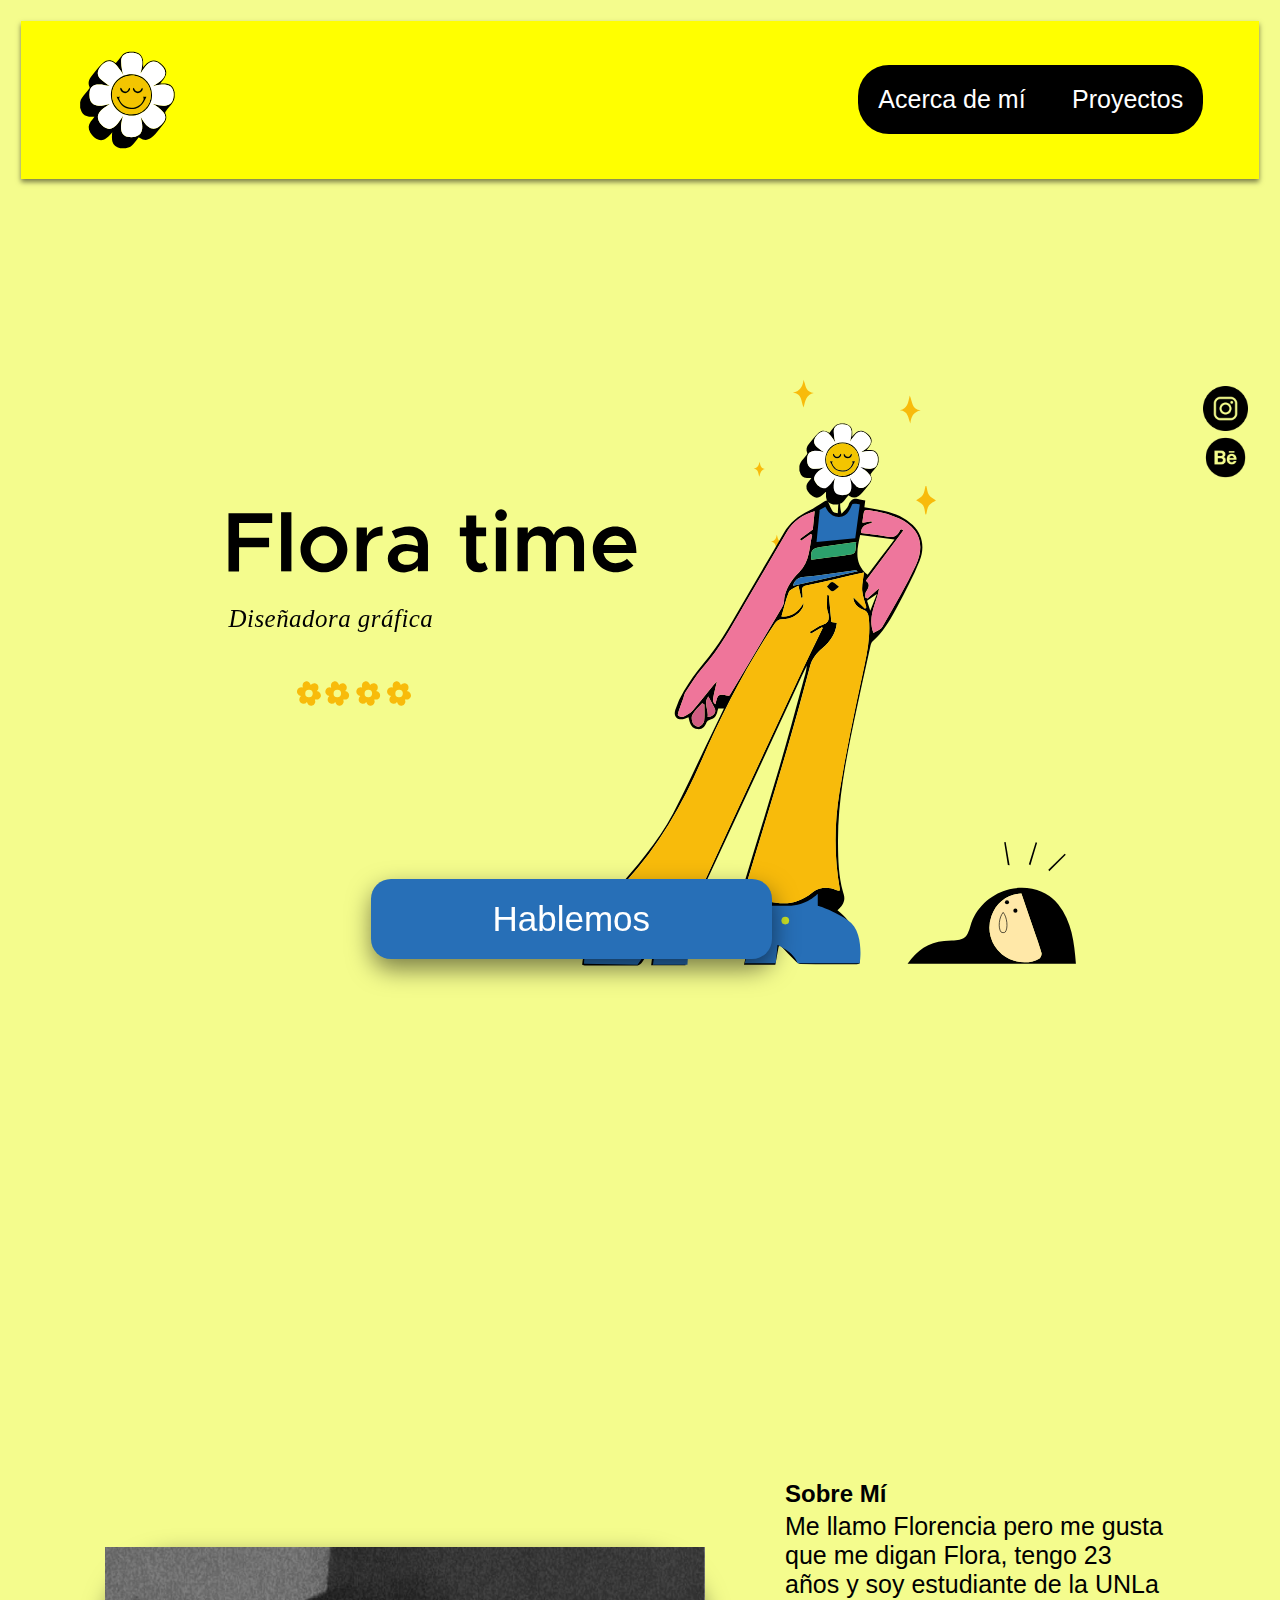
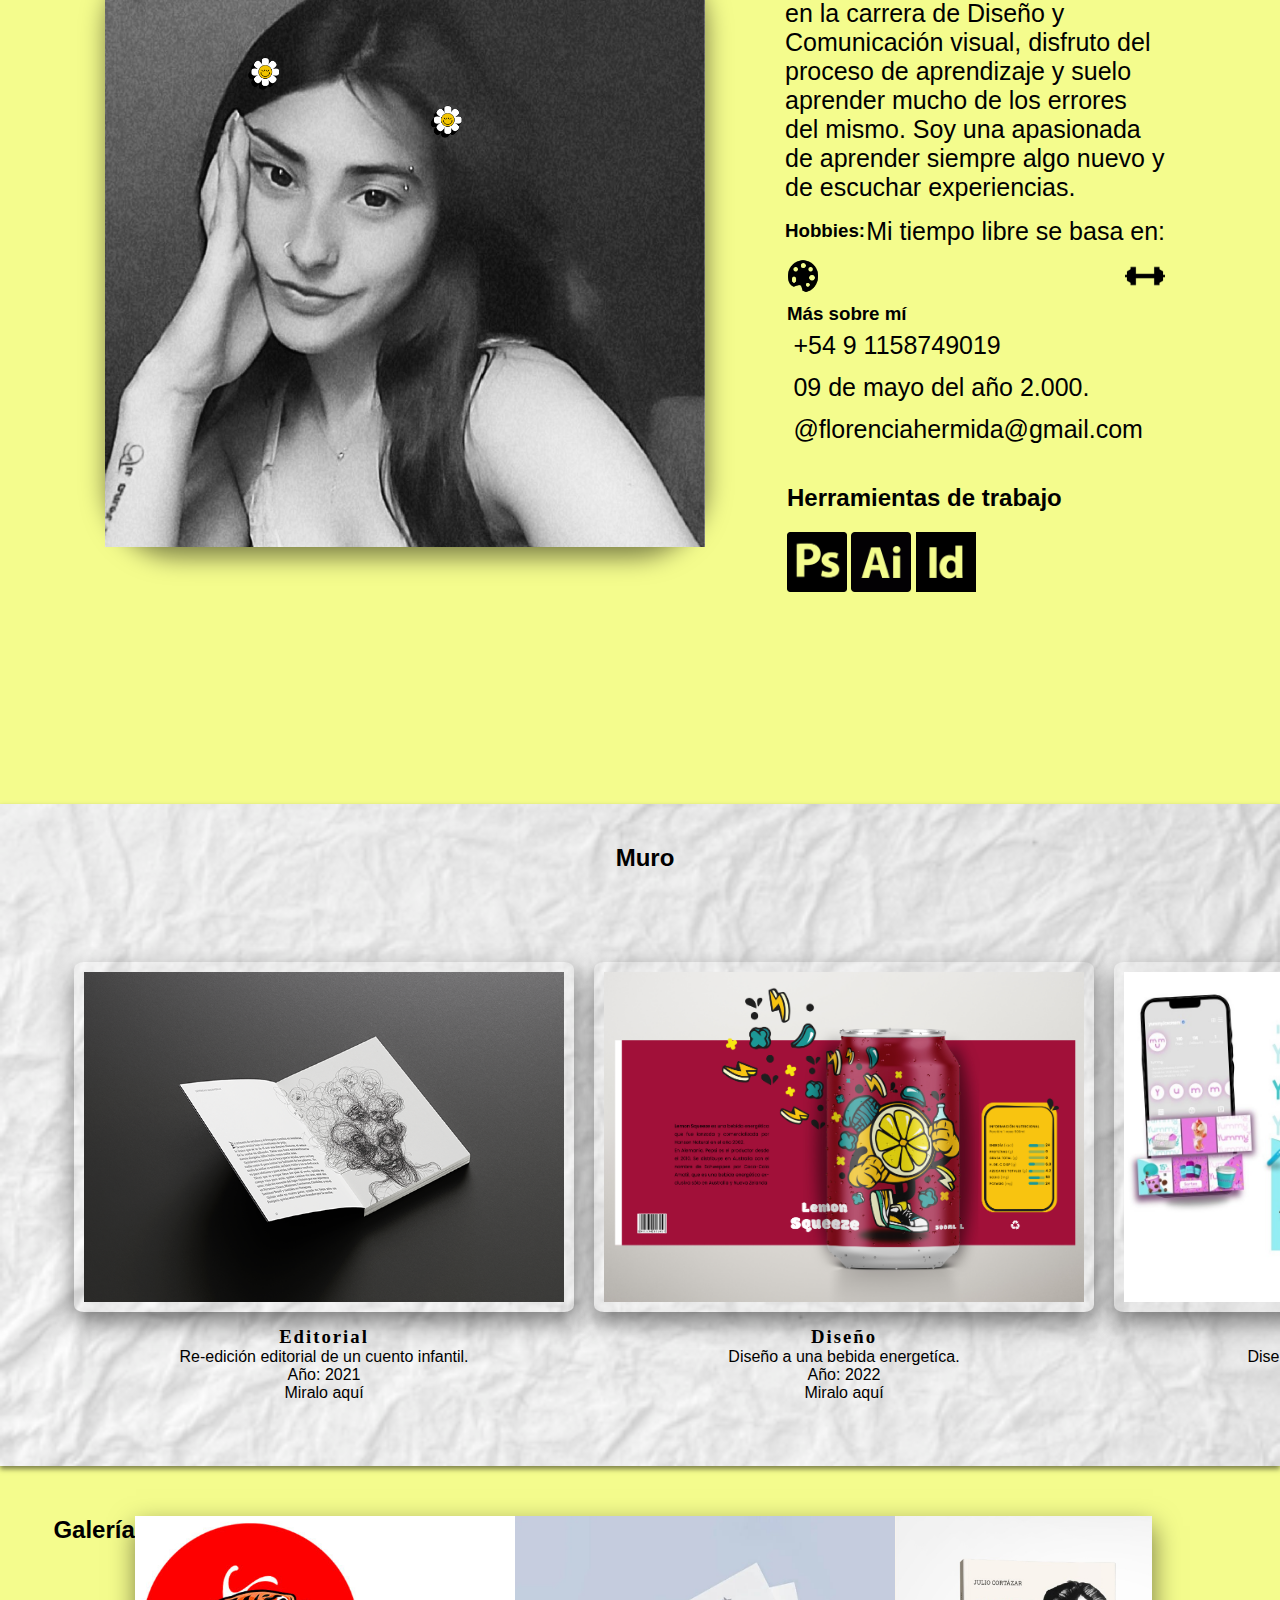
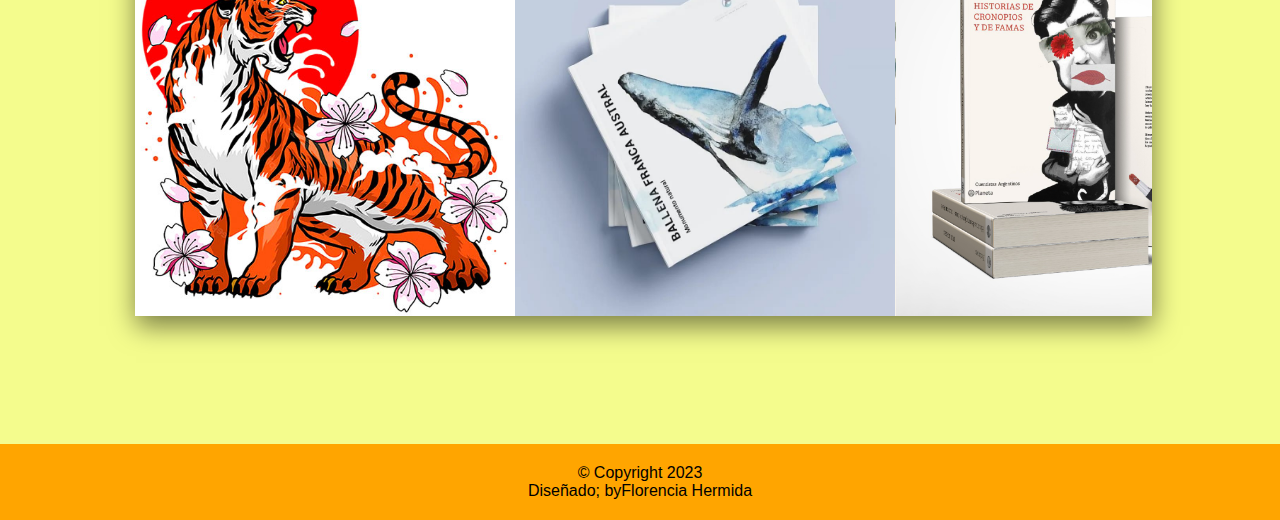
==== commit 76b46b8c: "Correccion formulario" ====
--- a/index.html
+++ b/index.html
@@ -11,21 +11,30 @@
 	</head>	
 
 <body>
-	  <header>
+	  <header>  
 	    <nav>
 			  <img src="imagenes/flora.svg" alt="flora" class="imagenflora" width="100px" height="110px">
 			  <ul class="navegacion">
-				<li><a href="vinculo.html" class="nav-link">Acerca de Mí</a></li>
+				<li><a href="vinculo.html" class="nav-link">Acerca de m&iacute;</a></li>
 				<li><a href="#proyectos" class="nav-link">Proyectos</a></li>
-				<li><a href="contacto.html" class="nav-link">Contacto</a></li>
 			  </ul>
 			  <button class="menu-flora" id="menu-flor">
 				<ion-icon class="barras" name="menu-outline"></ion-icon>
 			  </button>
 		   </nav>
+		  
+		  <div class="boton1">
+			  <img src="imagenes/presentaciona1-01.svg" class="presentacion" alt="presentacionflora" width="1920px" height="1000px">
+			 <ul class="boton2">
+					  <li>
+						<a href="contacto.html">Hablemos</a>
+					  </li>
+					</ul>
+		  </div>
 	  </header>
 		
 	<main>
+		
 		<section class="flora">
 			  <img src="imagenes/fotoperfil.jpg" alt="flora-hermida" loading="lazy" class="flora-img">
 			
@@ -39,7 +48,6 @@
 				     <h3 class="tiempolibre">Hobbies:</h3>
 					 <p>Mi tiempo libre se basa en:</p>
 					 <img src="imagenes/arte.png" alt="icono-arte" class="mishobbies" width="36px" height="36px">
-					 <img src="imagenes/camara.png" alt="icono-camara" class="mishobbies" width="42px" heigth="30px">
 					 <img src="imagenes/gym.png" alt="icono-gym" class="mishobbies" width="40px" height="50px">
 				</div>
 				  
@@ -63,7 +71,7 @@
 
 	
 	  <section class="proyectos" id="proyectos">
-		  <h2 class="titulo-de-proyectos">Algunos de mis proyectos recientes</h2>
+		  <h2 class="titulo-de-proyectos">Muro</h2>
 		  <div class="contenedor-de-proyectos">
 				<div class="contenedor-de-proyectos-tarjeta-de-proyectos">
 					<img src="imagenes/img1.png" alt="trabajo-libro1" loading="lazy" class="project-pic" width="280px" height="210px">
@@ -104,7 +112,7 @@
        </section>
 		
 	   <section class="foto-trabajo" id="foto-trabajo">
-			<h2>Peque&ntilde;a Galer&iacute;a</h2>
+			<h2>Galer&iacute;a</h2>
 			<article id="galeria">
 				<div class="galeria-1">
 					<img src="imagenes/img8.jpg" width="50px" height="500px" alt="trabajo-libro">
@@ -133,7 +141,8 @@
 					</a>
 	           </div>
 			</asided>
-		
+	
+	
 	   <footer>
 		  <p class="copy">&copy; Copyright 2023</p>
 		  <p class="copy">Dise&ntilde;ado; by<a href="https://www.instagram.com/flora.hermida/" target="_blank" >Florencia Hermida</a></p>
--- a/estilos.css
+++ b/estilos.css
@@ -21,12 +21,56 @@
 body{
 	max-width: 100%;
 	height: 100vh;
-	background-color:#F4FC8D;
+    background-color:#F4FC8D;
 	font-family: Gotham, "Helvetica Neue", Helvetica, Arial, "sans-serif";
 }
 
+header {
+	position: sticky;
+	top: 0;
+	left: 0;
+	z-index: 1;
+	padding: 1.3rem;
+}
+
+html {
+  scroll-behavior: smooth;
+}
+
+
 /*header*/
 
+.presentacion{
+	max-width: 100%;
+}
+
+.boton1 {
+    display: flex;
+	flex-direction: column;
+    justify-content: center;
+    align-items: flex-start;
+}
+.boton2{
+	display: flex;
+	flex-direction: column;
+    width: 401px;
+    height: 80px;
+    padding: 10px;
+	margin-left: 350px;
+	margin-top: -300px;
+    justify-content: center;
+    align-items: center;
+    background: #276fb7;
+    border: 1.5px solidblack;
+    border-radius: 20px;
+    list-style: none;
+    font-size: 35px;
+	box-shadow: 1px 10px 25px rgba(0,0,0,0.5);
+}
+.boton2 a{
+	font-family: Gotham, "Helvetica Neue", Helvetica, Arial, "sans-serif";
+	color: white;
+}
 .navegacion{
 	background-color:black;
 	border-radius: 31px;
@@ -55,11 +99,6 @@
   transition: 0.3s;
 }
 
-html {
-  scroll-behavior: smooth;
-}
-
-
 ul {
   list-style-type: none;
 }
@@ -72,7 +111,6 @@
 a:hover {
   color: yellow;
 }
-
 
 nav {
     padding: 1.5rem 1rem;
@@ -91,26 +129,27 @@
 }
 nav h1 {
   color: black;
-  font-family: cadio, "EB Garamond SemiBold", "Futura Md BT", "Hey October", "Ibarra Real Nova";
+  font-family: Gotham, "Helvetica Neue", Helvetica, Arial, "sans-serif";
   letter-spacing: 2px;
 }
 
 nav a {
-  font-family:Segoe, "Segoe UI", "DejaVu Sans", "Trebuchet MS", Verdana, "sans-serif";
+  font-family:Gotham, "Helvetica Neue", Helvetica, Arial, "sans-serif";
+  font-size: 25px;
   color: white;
   transition: 0.3s;
   text-decoration: none;
 }
 nav a:hover {
   color: white;
-  border-radius: 8px;
+  border-radius: 20px;
   border-bottom: #848484px solid;
   background-color:#FCF29E;
 }
 
 nav ul {
   display: flex;
-  gap: 1.9rem;
+  gap: 2.9rem;
   text-decoration: none;
 }
 
@@ -121,11 +160,11 @@
     transform: translateX(0);
   }
 
-/*sección flora*/
+/*main*/
 
 .menu-flora {
   color: var navy;
-  font-size: 2rem;
+  font-size: 3rem;
   border: 0;
   background-color: transparent;
   cursor: pointer;
@@ -138,6 +177,7 @@
   gap: 2.5rem;
   max-width: 68.75rem;
   margin: auto;
+  margin-top: 300px;
   padding-top: 90px;
   background-color: #F4FC8D;
 }
@@ -159,13 +199,9 @@
     align-items: center;
 }
 
-.tiempolibre{
-	display: flex;
-	
-}
 .bio {
-    margin-top: -7rem;
     width: 20.5rem;
+	margin-top: 100px;
   }
 .bio {
   width: 25rem;
@@ -181,6 +217,7 @@
 .bio p {
   line-height: var(--line-height);
   padding: 0.3rem 0;
+  font-size: 25px;
 }
 
 
@@ -208,6 +245,7 @@
 }
 
 /*acerca de mi VINCULO*/
+
 .acerca-mi-experiencia {
     margin-top: 5rem;
 	margin-left: 30px;
@@ -246,13 +284,12 @@
     align-items: flex-start;
 }
 
-.encabezado-habilidad {
-  margin-bottom: 1rem;
-}
-
-.contenedor-habilidad img {
-  padding: 1.25rem;
-}
+.contenedor-habilidades {
+   margin-top: 20px;
+   width: 11.875rem;
+   height: 11.25rem;
+}
+
 
 .icono {
   width: 11.875rem;
@@ -292,6 +329,11 @@
     display:inline-flex;
     text-align: center;
     padding: inherit;
+    transition: var;
+}
+
+.contenedor-de-proyectos:hover {
+	transform: scale(1.08);
 }
 .titulo-de-proyectos {
   display: block;
@@ -341,7 +383,8 @@
     justify-content: space-around;
 }
 .foto-trabajo h2{
-	color: darkgoldenrod;
+	color: black;
+	margin-left: 15px;
 }
 #galeria{
 	display: flex;
@@ -363,73 +406,90 @@
 	transform: translateX(-20%);
 	filter: brightness(58%);
 }
-   
-
-/*contacto*/
+
+
+/*vinculo sobre mi*/
+.acerca-mi-experiencia {
+  width: 25rem;
+  padding: 0.625rem;
+  border-radius: 6px;
+  box-shadow: 0px 2px 15px 2px var(--primary-shadow);
+}
+
+.acerca-mi-experiencia h1 {
+  margin-top: 10px;
+}
+
+.acerca-mi-experiencia p {
+  line-height: var(--line-height);
+  padding: 0.3rem 0;
+  font-size: 25px;
+}
+
+
+/*contacto padre*/
+.contacto {
+    margin-top: 4rem;
+    display: flex;
+    justify-content: space-evenly;
+    align-items: center;
+	
+}
+.contacto-titulos img{
+   width: 500px;
+   height: 800px;
+}
 .control-formulario{
-	margin-top: 20px;
+	margin-top: 30px;
 	display: flex;
 	flex-direction: column;
 	align-items: flex-start;
-}
-.contacto {
-    margin-top: 6rem;
-    display: flex;
-    align-content: stretch;
-    justify-content: space-evenly;
+	font-family: Gotham, "Helvetica Neue", Helvetica, Arial, "sans-serif";
 }
 .formulario-contacto-contenedor{
 	display: flex;
     flex-direction: column;
-    flex-wrap: nowrap;
-    align-items: flex-start;
-    justify-content: space-between;
-}
-.contenedor-formulario-contacto label {
+    justify-content: flex-start;
+	align-content: space-between;
+    flex-wrap: wrap;
+    margin: initial;
+}
+.control-formulario label {
   line-height: 2.7em;
-  font-weight: var(--bold-font);
-  color: var(--primary-color);
-}
-
-.contenedor-formulario-contacto textarea {
-  min-height: 6.25rem;
-  font-size: 14px;
-}
-
-.contenedor-formulario-contacto .input-field {
+  font-weight: bold;
+  color: darkorange;
+  font-family: Gotham, "Helvetica Neue", Helvetica, Arial, "sans-serif";
+  margin-top: 6px;
+  font-size: 30px;
+}
+.control-formulario textarea {
+  min-height: 2rem;
+  font-size: 30px;
+  font-family: Gotham, "Helvetica Neue", Helvetica, Arial, "sans-serif";
+}
+.control-formulario .input-field {
   width: 100%;
   padding-top: 10px;
   padding-bottom: 10px;
   border-radius: 5px;
   border: none;
-  border: 2px outset var(--primary-color);
-  font-size: 0.875rem;
+  border: 2px outset var #BDAD26;
+  font-size: 1.200rem;
   outline: none;
-}
-.contacto h2 {
-  text-align: center;
-  margin-bottom: var(--bottom-margin-2);
-  color: darkgoldenrod;
-}
-
-.contenedor-formulario-contacto {
-  max-width: 40.75rem;
-  margin: 0 auto;
-  padding: 0.938rem;
-  border-radius: 5px;
-  box-shadow: 0 3px 10px var(--secondary-shadow);
-}
+  font-family: Gotham, "Helvetica Neue", Helvetica, Arial, "sans-serif";
+}
+/*enviar*/
+
 .input-field:placeholder {
-  padding: 0.5rem;
-  color: var(--primary-color);
+  padding: 1.5rem;
 }
 .submit-btn {
-  width: 100%;
-  padding: 10px;
-  margin: 10px 0;
+  max-width: 100%;
+  padding: 20px;
+  margin: 20px 0;
   background-color: #fff;
   border: 2px solid var(--primary-color);
-  border-radius: 5px;
+  border-radius: 10px;
   font-size: 1rem;
   font-weight: var(--bold-font);
   transition: var(--transition);
@@ -443,8 +503,8 @@
 /*aside*/
 
 .sociales {
-  width: 3rem;
-  height: 3rem;
+  width: 4rem;
+  height: 4rem;
   display: flex;
   flex-direction: column;
   position: fixed;
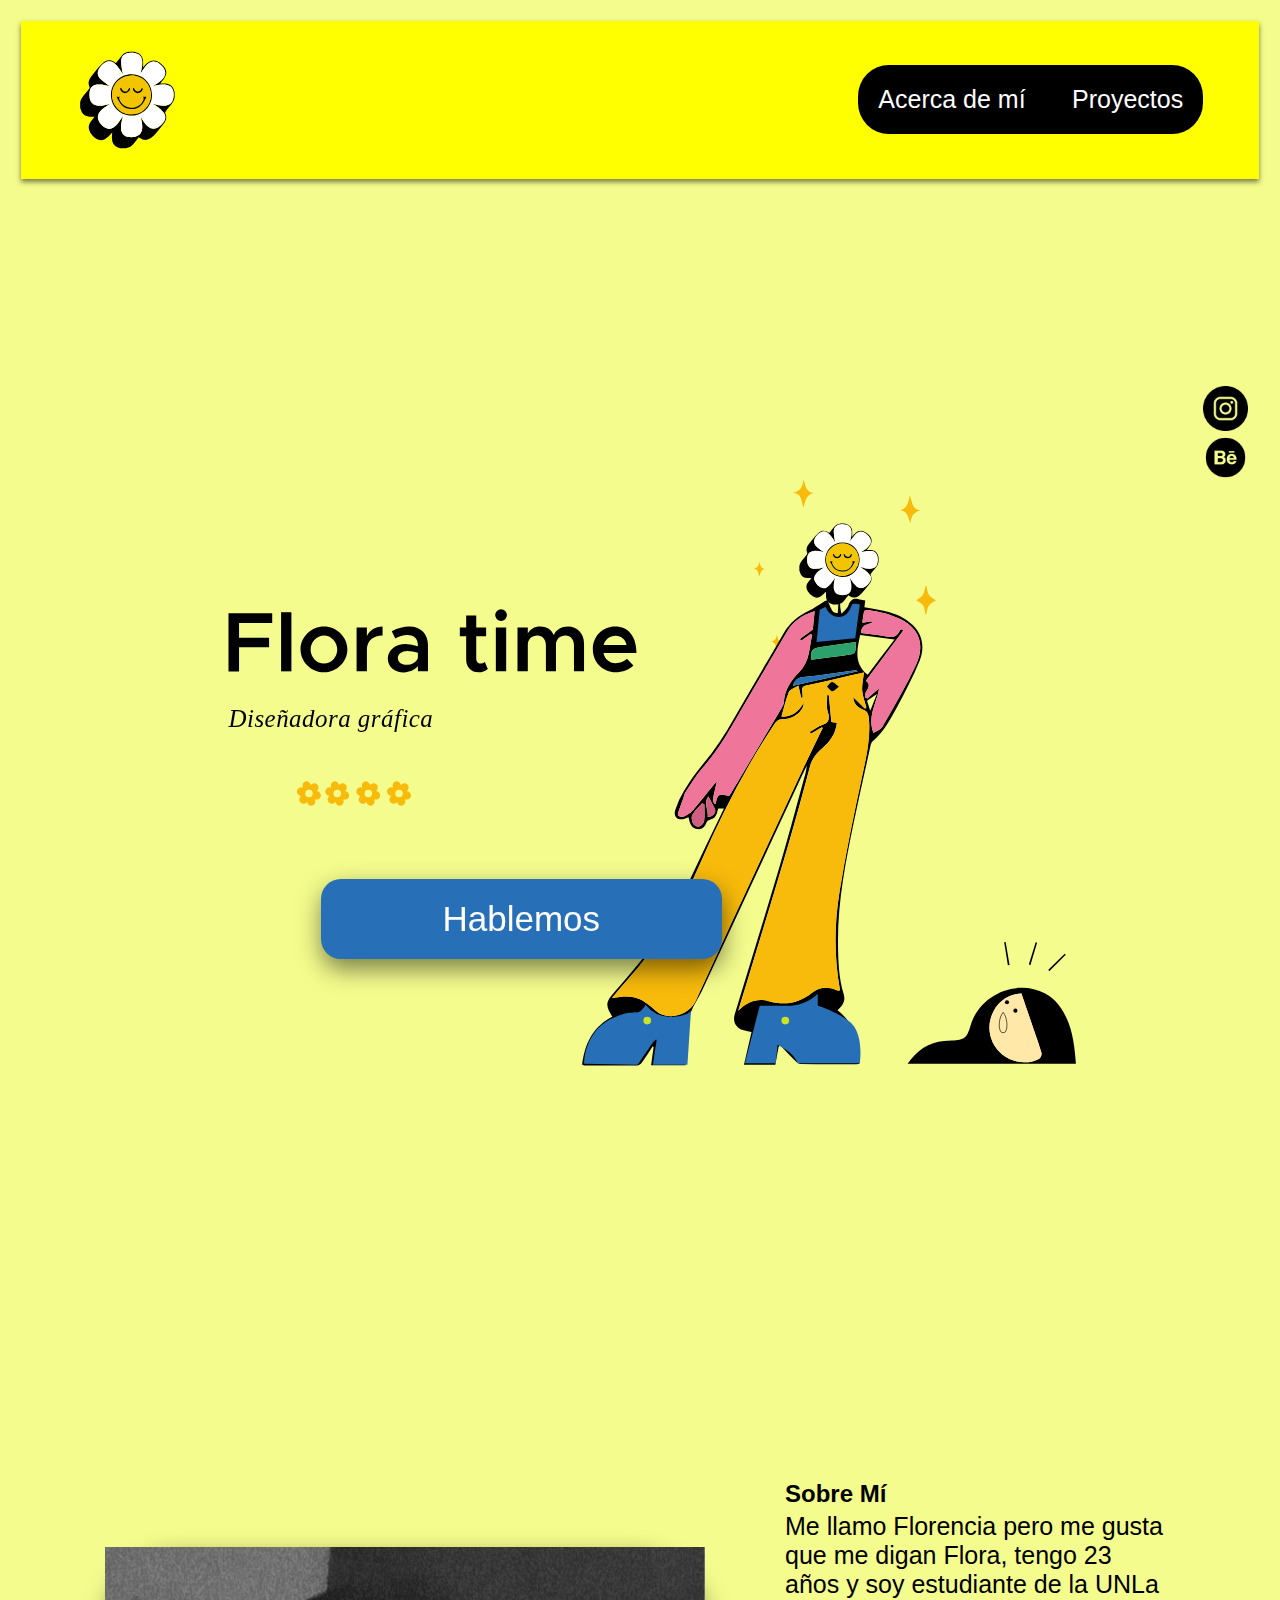
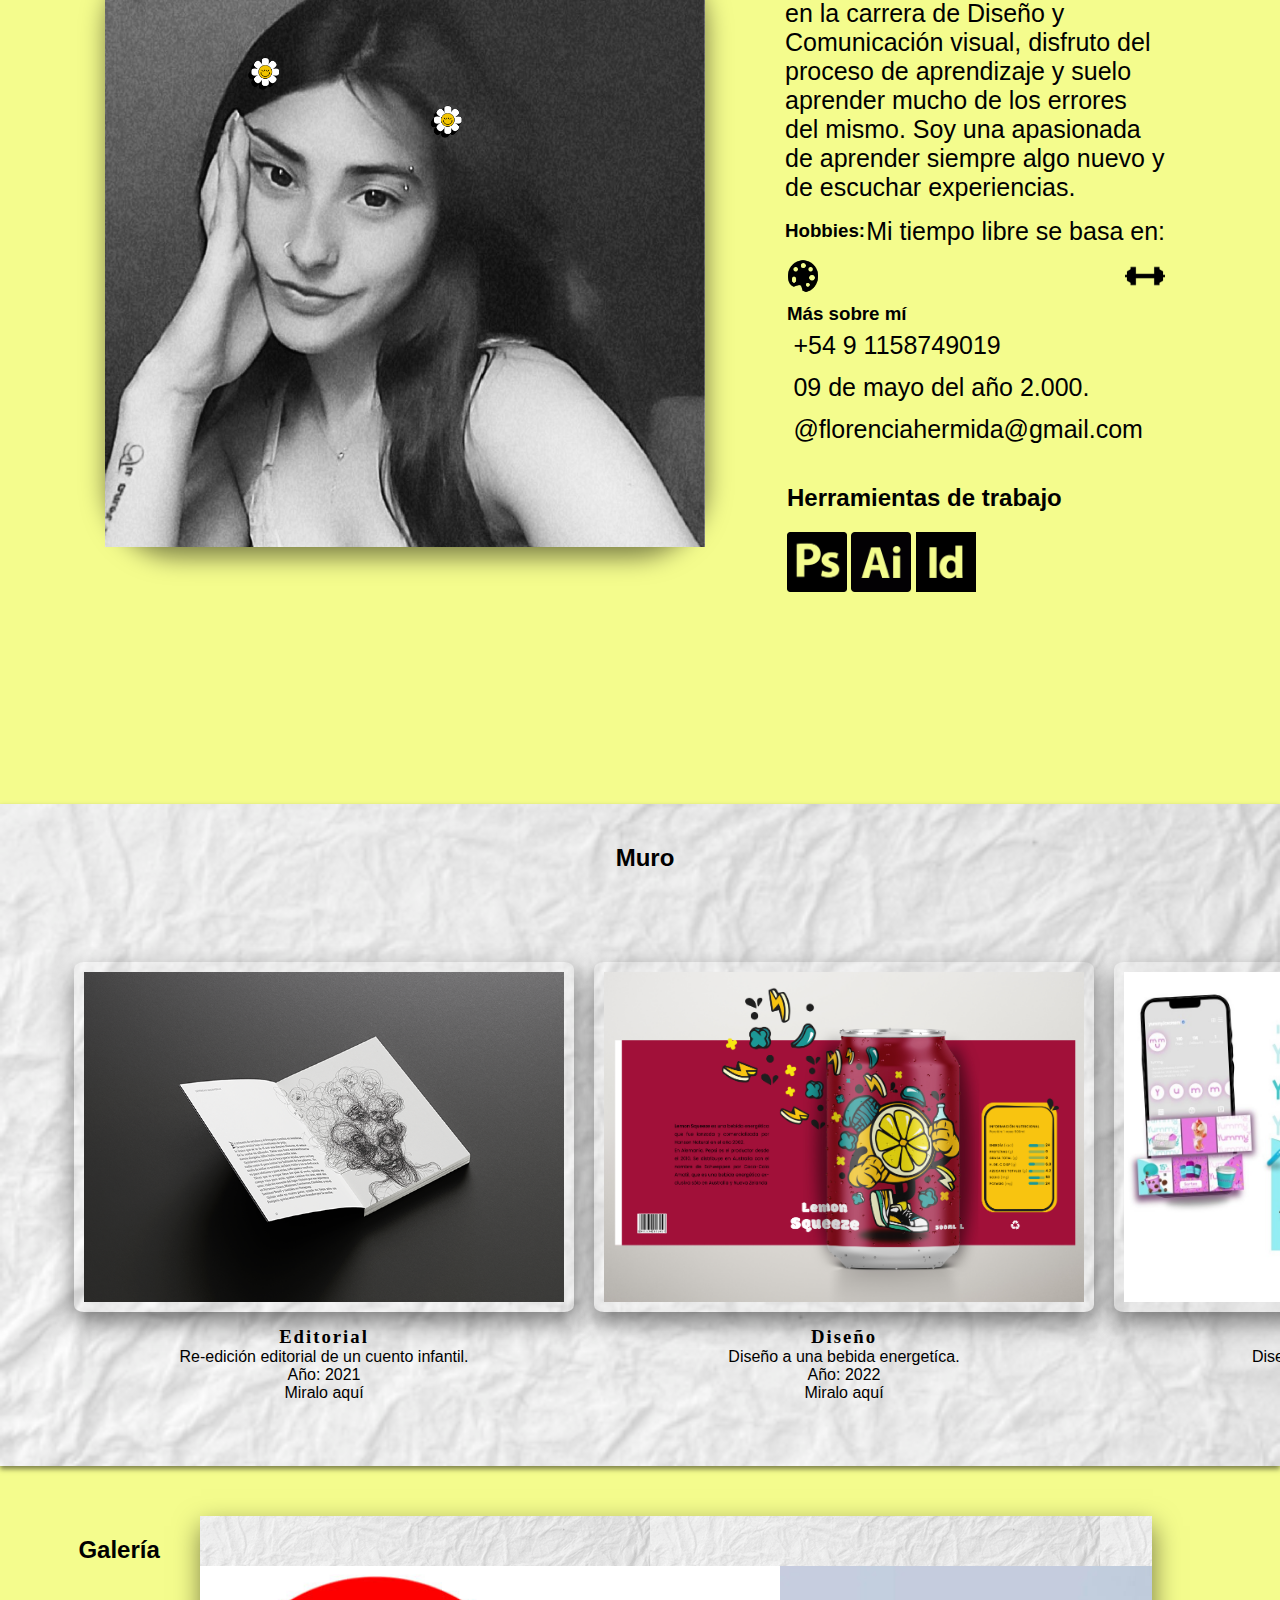
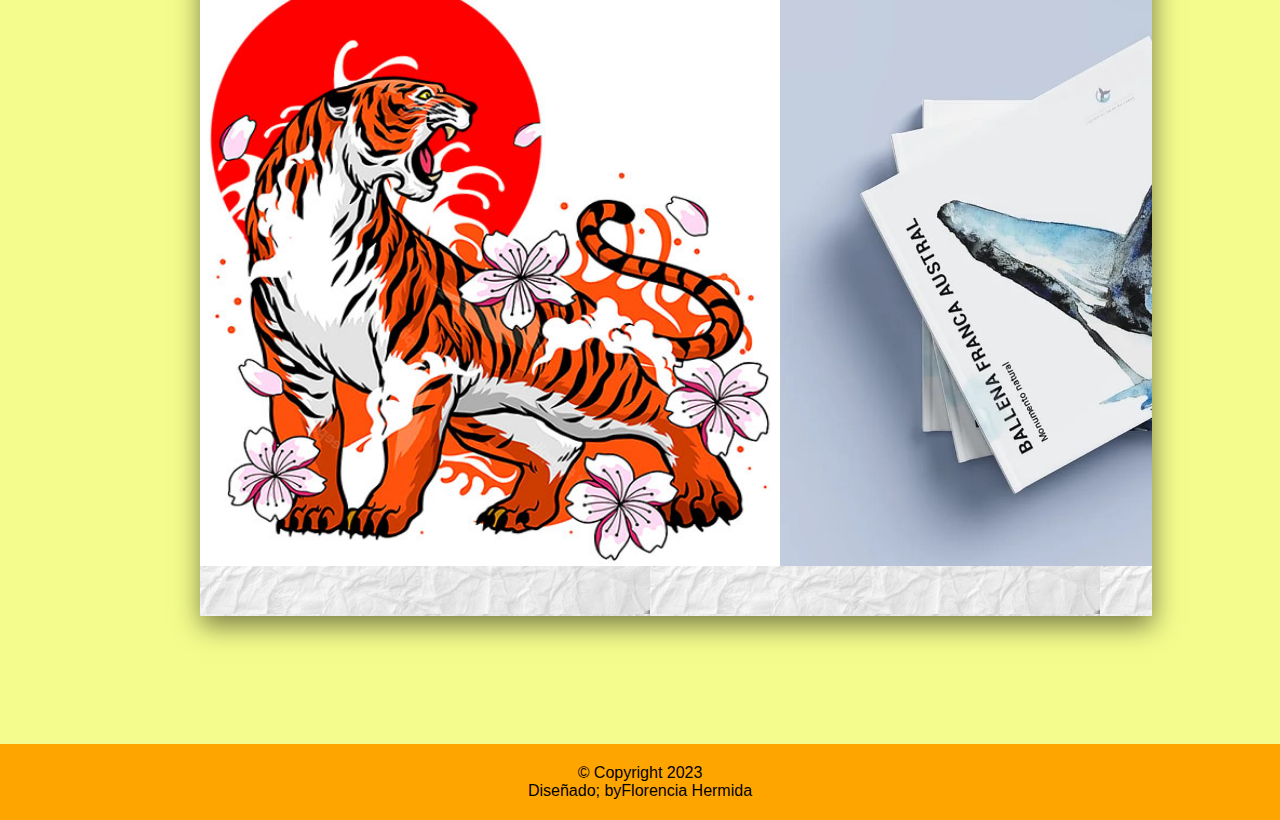
==== commit 4577986c: "Creacion de nuevos html" ====
--- a/index.html
+++ b/index.html
@@ -25,11 +25,14 @@
 		  
 		  <div class="boton1">
 			  <img src="imagenes/presentaciona1-01.svg" class="presentacion" alt="presentacionflora" width="1920px" height="1000px">
-			 <ul class="boton2">
-					  <li>
+			  <div class="cont-boton2">
+				 <ul class="boton2">
+					<li>
 						<a href="contacto.html">Hablemos</a>
-					  </li>
-					</ul>
+					</li>
+				 </ul>  
+			  </div>
+			
 		  </div>
 	  </header>
 		
@@ -101,7 +104,7 @@
 					 <img src="imagenes/img6.jpeg" alt="diseño-marca" loading="lazy" class="project-pic" width="310px" height="210px">
 					 <h3 class="titulo-proyecto">Redes</h3>
 					 <p class="detalles-de-proyectos">
-						Dise&ntilde;o paraa feed de Instagram.
+						Dise&ntilde;o para feed de Instagram.
 					 </p>
 					 <p>
 						A&ntilde;o: 2023
@@ -115,16 +118,24 @@
 			<h2>Galer&iacute;a</h2>
 			<article id="galeria">
 				<div class="galeria-1">
-					<img src="imagenes/img8.jpg" width="50px" height="500px" alt="trabajo-libro">
+					<a href="vinculofotos.html">
+						<img src="imagenes/img8.jpg" width="50px" height="500px" alt="trabajo-libro">
+					</a>				
 				</div>
 				<div class="galeria-2">
-					<img  src="imagenes/img7.jpg" width="50px" height="50px" alt="trabajo-libro">
+					<a href="vinculofotos2.html">
+						<img  src="imagenes/img7.jpg" width="50px" height="50px" alt="trabajo-libro">
+					</a>
 				</div>
 				<div class="galeria-3">
-					<img  src="imagenes/libro1.jpg" width="50px" height="50px" alt="trabajo-libro">
+					<a href="vinculofotos3.html">
+						<img  src="imagenes/libro1.jpg" width="50px" height="50px" alt="trabajo-libro">
+					</a>
 				</div>	
 				<div class="galeria-4">
-					<img src="imagenes/foto3.jpg" width="50px" height="50px" alt="trabajo-libro">
+					<a href="vinculofotos4.html">
+						<img src="imagenes/foto3.jpg" width="50px" height="50px" alt="trabajo-libro">
+					</a>				
 				</div>
            </article>
 		</section>	
--- a/estilos.css
+++ b/estilos.css
@@ -1,6 +1,7 @@
 @charset "utf-8";
 /* CSS Document */
 @import url("https://fonts.googleapis.com/css2?family=Roboto:ital,wght@0,400;0,900;1,700&display=swap");
+
 * {
 	padding: 0px;
 	margin: 0px;
@@ -42,6 +43,7 @@
 
 .presentacion{
 	max-width: 100%;
+	margin-top: 100px;
 }
 
 .boton1 {
@@ -50,18 +52,21 @@
     justify-content: center;
     align-items: flex-start;
 }
+.cont-boton2{
+	display: flex;
+    justify-content: flex-start;
+    margin-left: 300px;
+    margin-top: -400px;
+}
 .boton2{
 	display: flex;
 	flex-direction: column;
     width: 401px;
     height: 80px;
     padding: 10px;
-	margin-left: 350px;
-	margin-top: -300px;
     justify-content: center;
     align-items: center;
     background: #276fb7;
-    border: 1.5px solidblack;
     border-radius: 20px;
     list-style: none;
     font-size: 35px;
@@ -115,6 +120,7 @@
 nav {
     padding: 1.5rem 1rem;
 	background-color: yellow;
+	max-width: 100%
   }
 nav {
   position: sticky;
@@ -144,7 +150,7 @@
   color: white;
   border-radius: 20px;
   border-bottom: #848484px solid;
-  background-color:#FCF29E;
+  background-color:grey;
 }
 
 nav ul {
@@ -157,7 +163,7 @@
   font-weight: var;
 }
 nav ul.show {
-    transform: translateX(0);
+  transform: translateX(0);
   }
 
 /*main*/
@@ -246,27 +252,22 @@
 
 /*acerca de mi VINCULO*/
 
-.acerca-mi-experiencia {
-    margin-top: 5rem;
-	margin-left: 30px;
-    width: 20.5rem;
-  }
-.acerca-mi-experiencia{
-  width: 25rem;
-  padding: 0.625rem;
-  border-radius: 6px;
-  box-shadow: 0px 2px 15px 2px var(--primary-shadow);
-}
-
-.acerca-mi-experiencia h1 {
-  margin-top: 10px;
-}
-
-.acerca-mi-experiencia p {
-  line-height: var(--line-height);
-  padding: 0.3rem 0;
-}
-
+.miexperiencia{
+    width: 90rem;
+    padding: 2.3rem;
+    display: flex;
+	justify-content: space-evenly;
+}
+.acerca-mi h2 {
+    margin: 20px;
+	display: flex;
+	align-items: flex-start;
+}
+.acerca-texto {
+	width: 40rem;
+    padding: 1.1rem;
+	
+}
 
 
 /*herramientas*/
@@ -384,22 +385,23 @@
 }
 .foto-trabajo h2{
 	color: black;
-	margin-left: 15px;
+	margin: 20px 40px;
 }
 #galeria{
 	display: flex;
-	flex-direction: row;
 	justify-content: space-around;
-	align-content: flex-start;
-	width: 1600px;
-	height: 400px;
+	align-items: center;
+	width: 1900px;
+	height: 700px;
 	overflow: hidden;
 	box-shadow: 1px 10px 25px rgba(0,0,0,0.5);
 	background-image: url("imagenes/fondo.jpg");
 }
 #galeria img{
-	width: 380px;
-	height: 400px;
+	display: flex;
+	align-items: center;
+	width: 580px;
+	height: 600px;
 	transition: 2s;
 }
 #galeria img:hover{
@@ -407,29 +409,136 @@
 	filter: brightness(58%);
 }
 
-
-/*vinculo sobre mi*/
-.acerca-mi-experiencia {
+.galeria-1vinculo{
+	display: flex;
+    justify-content: space-evenly;
+}
+.fototigre {
+	width: 500px;
+	height: 600px;
+	padding-bottom: 100px;
+	margin-top: 80px;
+	box-shadow: 1px 8px 10px rgba(0,0,0,0.5);
+}
+.biotigre {
+    width: 20.5rem;
+	margin-top: 100px;
+  }
+.biotigre {
   width: 25rem;
   padding: 0.625rem;
   border-radius: 6px;
   box-shadow: 0px 2px 15px 2px var(--primary-shadow);
 }
 
-.acerca-mi-experiencia h1 {
+.biotigre h1 {
   margin-top: 10px;
 }
 
-.acerca-mi-experiencia p {
+.biotigre p {
   line-height: var(--line-height);
   padding: 0.3rem 0;
   font-size: 25px;
 }
 
+.galeria-2vinculo{
+	display: flex;
+    justify-content: space-evenly;
+}
+.fotolibro {
+	width: 500px;
+	height: 600px;
+	padding-bottom: 100px;
+	margin-top: 80px;
+	box-shadow: 1px 8px 10px rgba(0,0,0,0.5);
+}
+.biolibro {
+    width: 20.5rem;
+	margin-top: 100px;
+  }
+.biolibro {
+  width: 25rem;
+  padding: 0.625rem;
+  border-radius: 6px;
+}
+
+.biolibro h1 {
+  margin-top: 10px;
+}
+
+.biolibro p {
+  line-height: var(--line-height);
+  padding: 0.3rem 0;
+  font-size: 25px;
+}
+
+.galeria-3vinculo{
+	display: flex;
+    justify-content: space-evenly;
+}
+.fotocollege{
+	width: 500px;
+	height: 600px;
+	padding-bottom: 100px;
+	margin-top: 80px;
+	box-shadow: 1px 8px 10px rgba(0,0,0,0.5);
+}
+.biocollege {
+    width: 20.5rem;
+	margin-top: 100px;
+  }
+.biocollege {
+  width: 25rem;
+  padding: 0.625rem;
+  border-radius: 6px;
+}
+
+.biocollege h1 {
+  margin-top: 10px;
+}
+
+.biocollege p {
+  line-height: var(--line-height);
+  padding: 0.3rem 0;
+  font-size: 25px;
+}
+
+.galeria-4vinculo{
+	display: flex;
+    justify-content: space-evenly;
+}
+.fotocuento{
+	width: 500px;
+	height: 600px;
+	padding-bottom: 100px;
+	margin-top: 80px;
+	box-shadow: 1px 8px 10px rgba(0,0,0,0.5);
+}
+.biocuento {
+    width: 20.5rem;
+	margin-top: 100px;
+  }
+.biocuento {
+  width: 25rem;
+  padding: 0.625rem;
+  border-radius: 6px;
+}
+
+.biocuento h1 {
+  margin-top: 10px;
+}
+
+.biocuento p {
+  line-height: var(--line-height);
+  padding: 0.3rem 0;
+  font-size: 25px;
+}
+
+
 
 /*contacto padre*/
 .contacto {
-    margin-top: 4rem;
+    margin-top: 1rem;
     display: flex;
     justify-content: space-evenly;
     align-items: center;
@@ -521,3 +630,32 @@
   text-align: center;
   margin: 2rem 0 0;
 }
+
+
+	
+
+@media screen and (max-width: 600px) {
+	.header{
+	 max-width: 100%;
+	}
+   .presentacion img{
+	 width: 18.3rem;
+	}
+	
+  .flora-img img {
+    height: 37.5rem;
+    width: 23rem;
+  }
+
+  .bio {
+    width: 18.3rem;
+  }
+
+  .contenedor-proyecto {
+    width: 17.875rem;
+  }
+
+  .contenedor-formulario-de-contacto{
+    max-width: 17.75rem;
+  }
+ }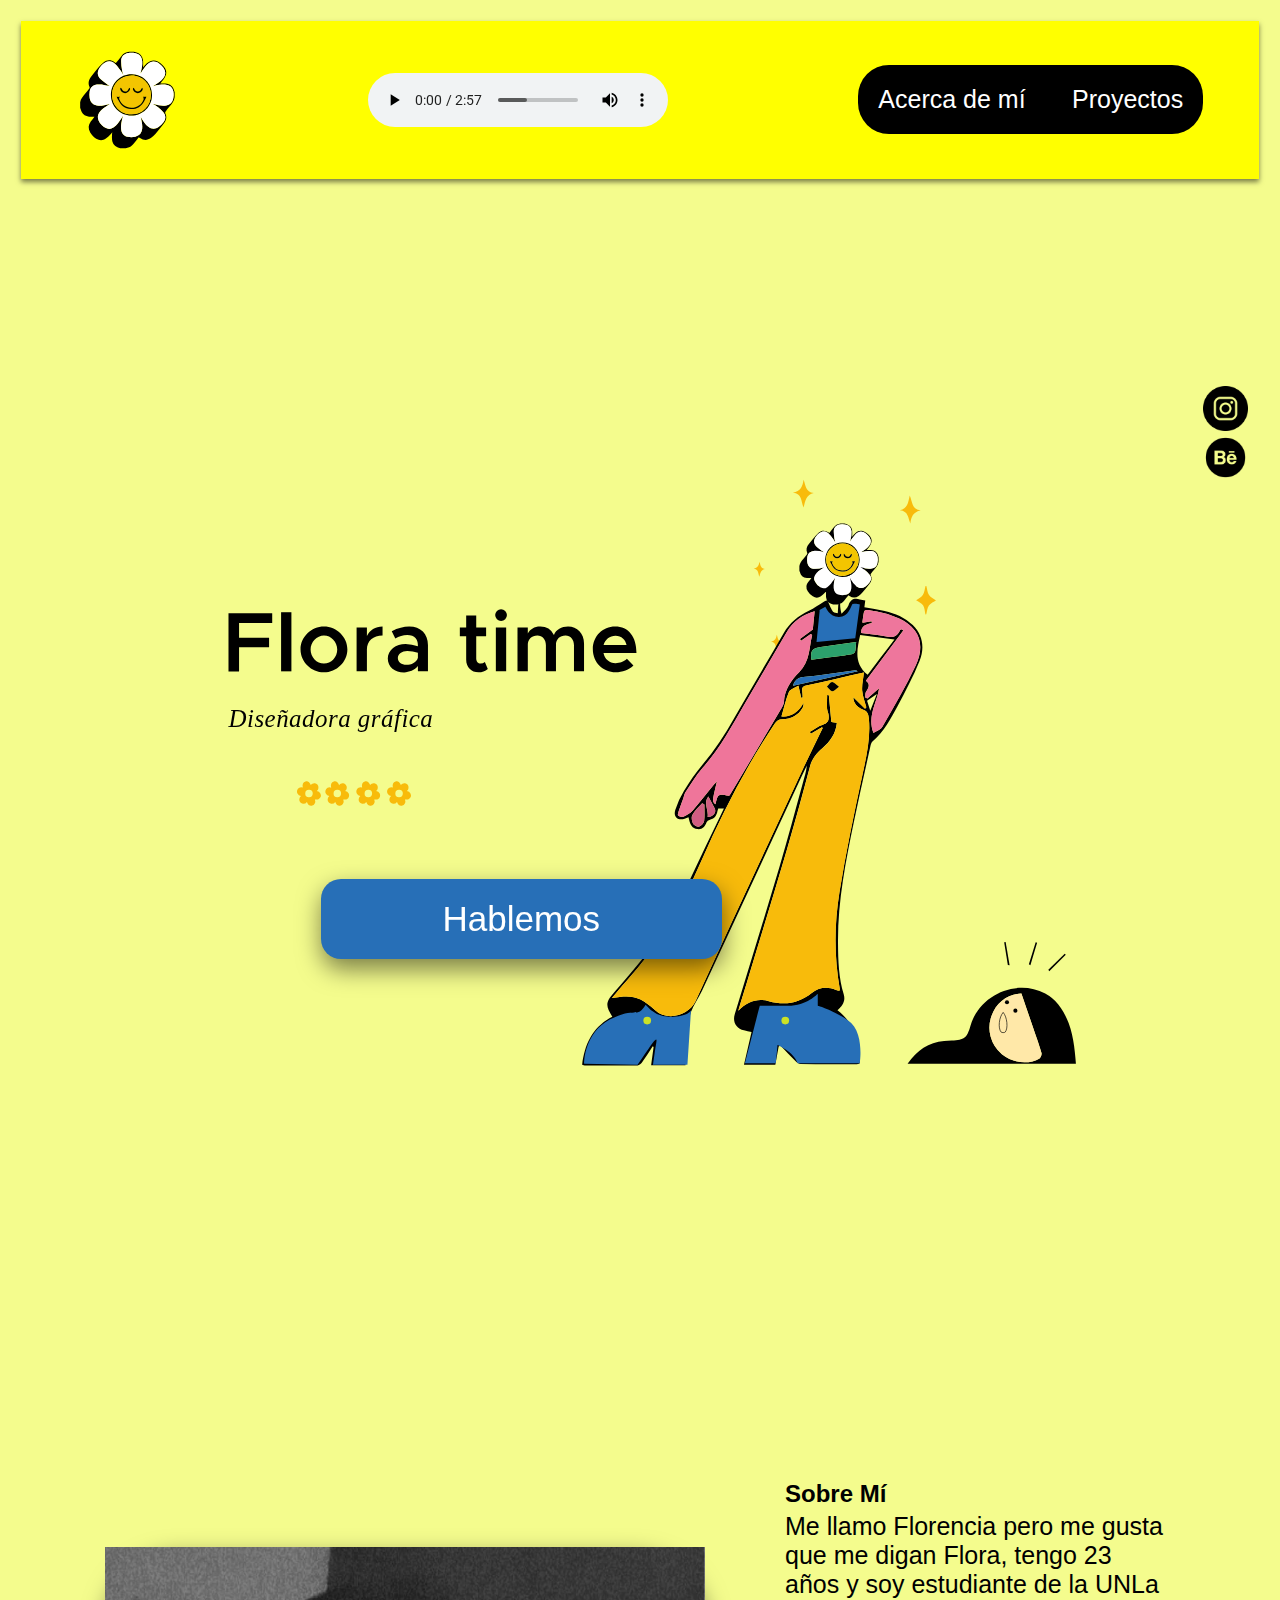
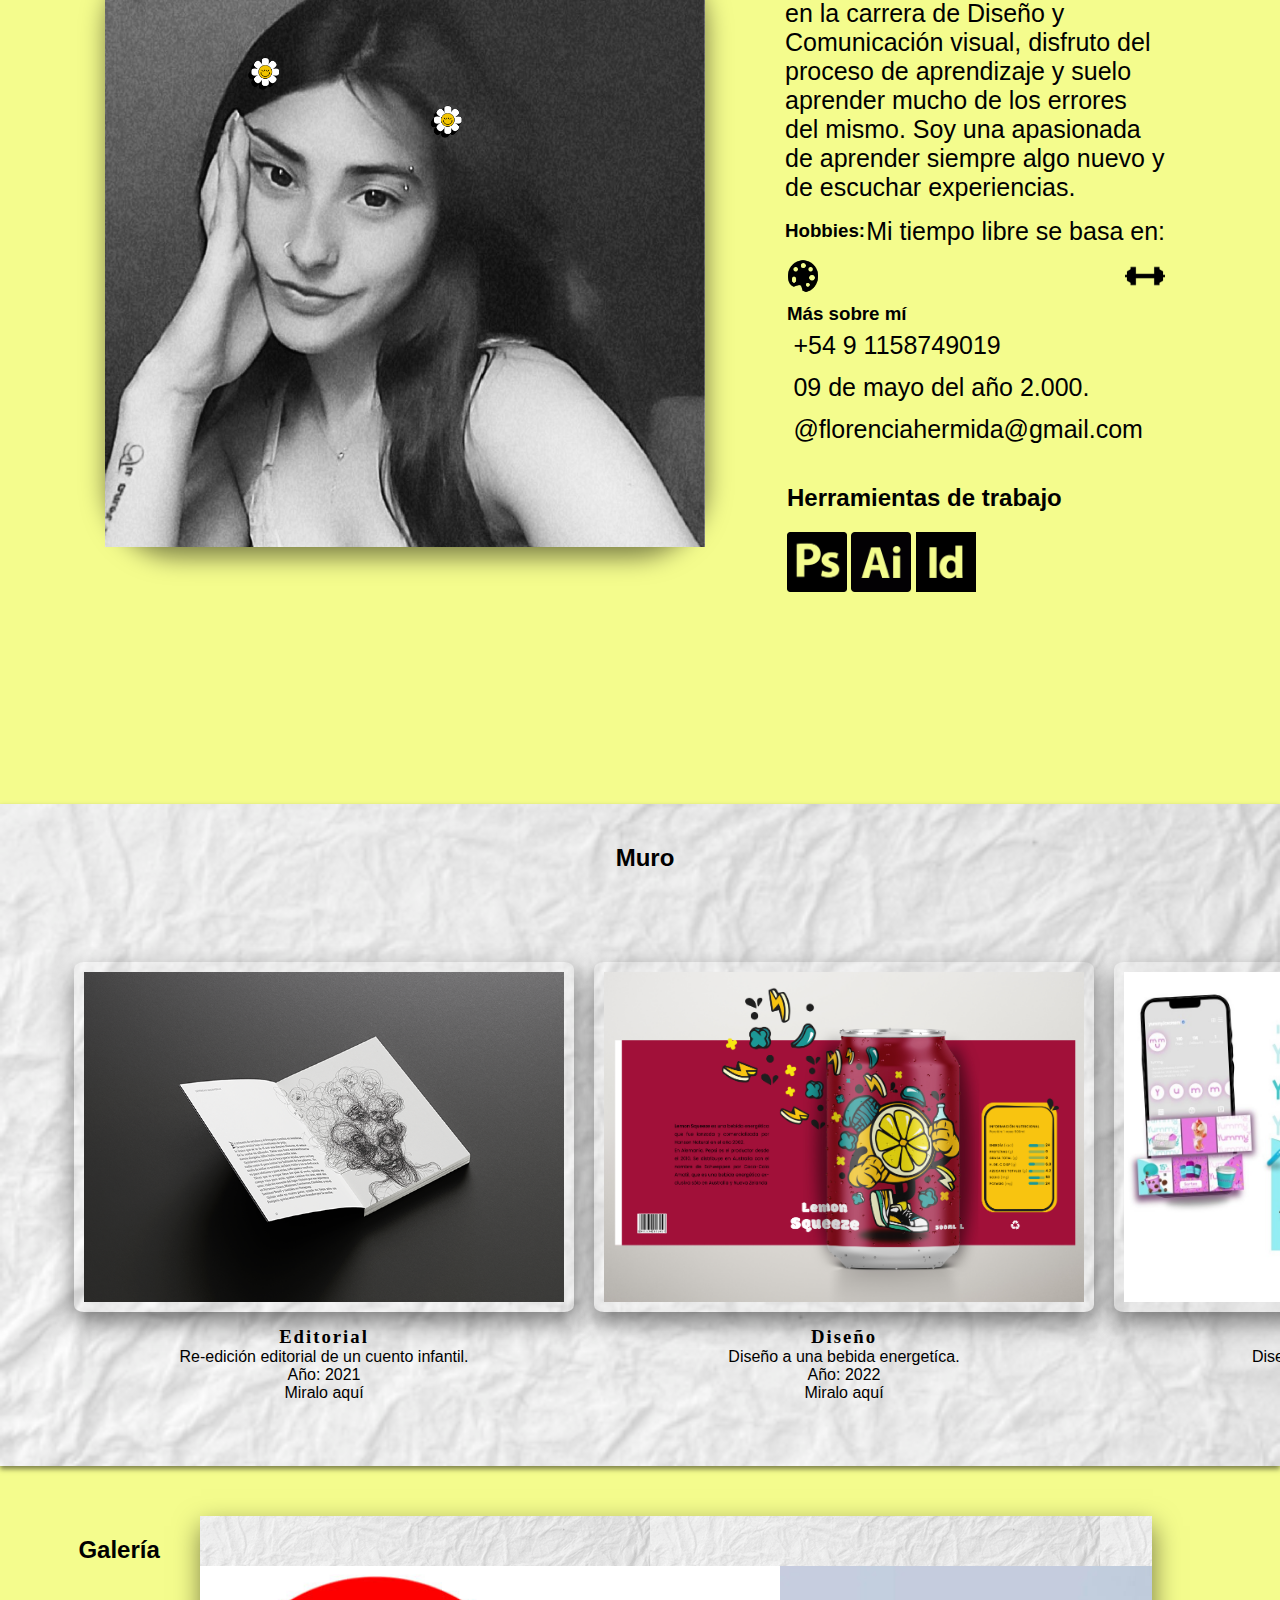
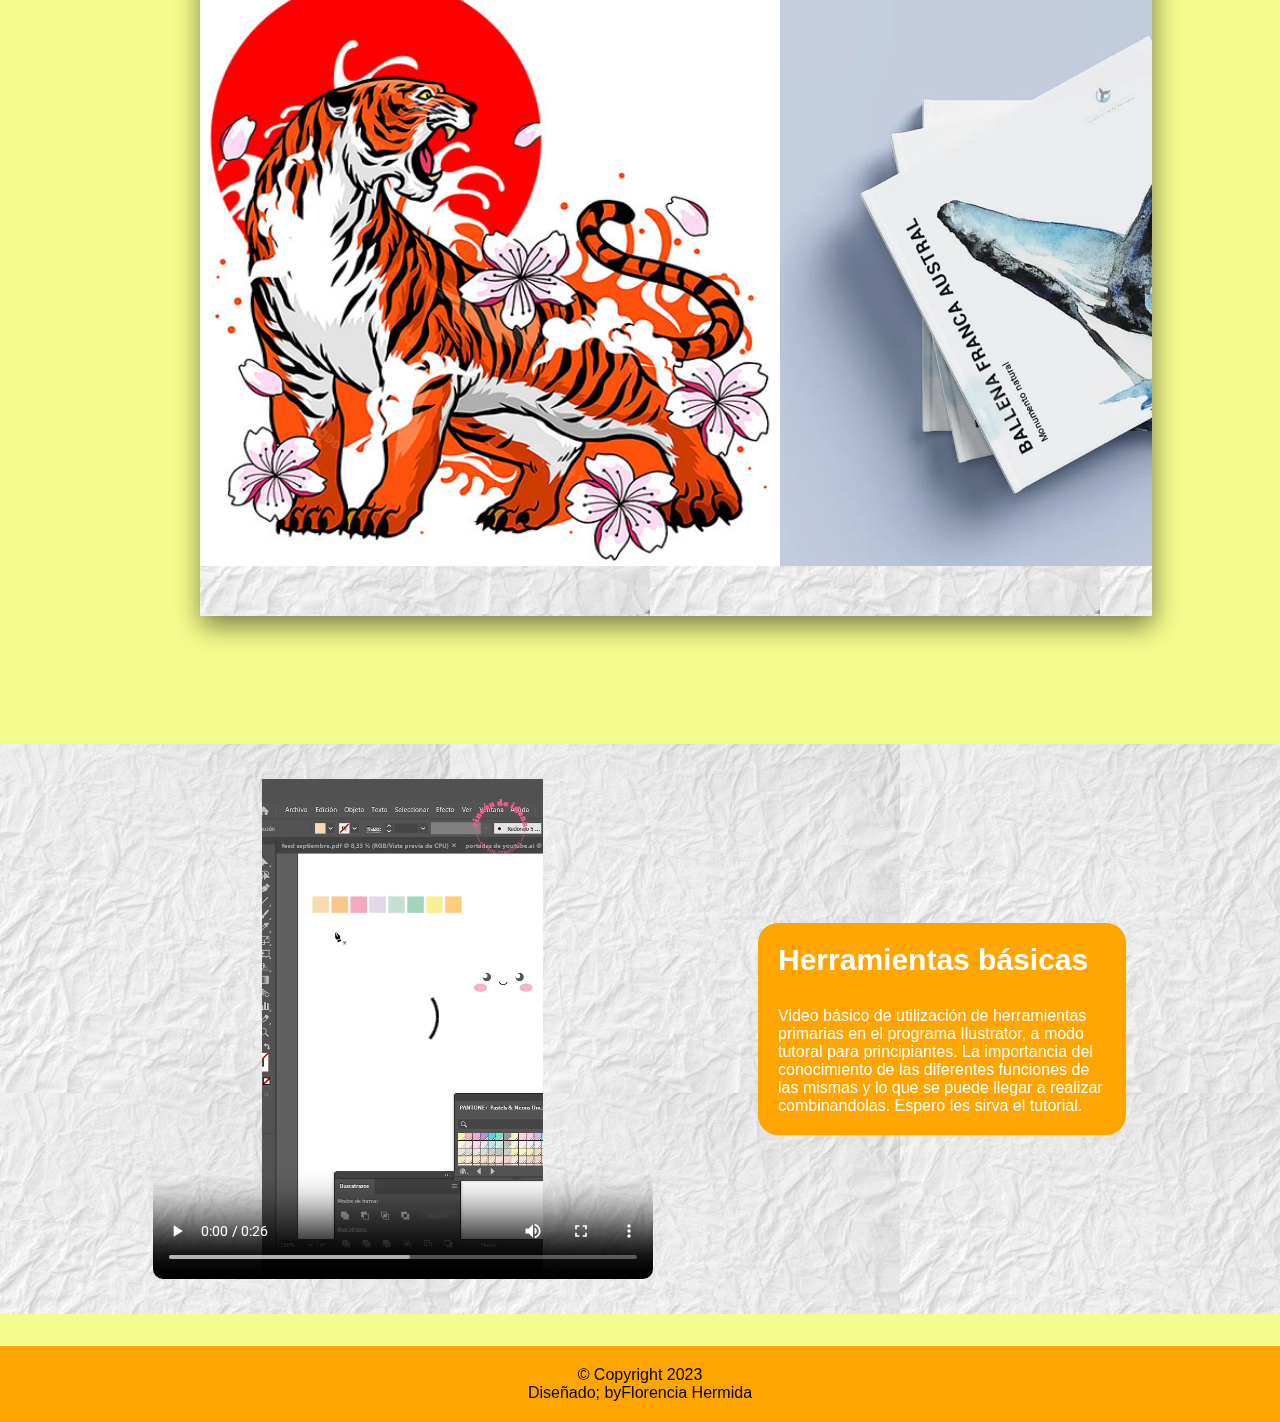
==== commit bafe06c3: "Audio" ====
--- a/index.html
+++ b/index.html
@@ -14,6 +14,9 @@
 	  <header>  
 	    <nav>
 			  <img src="imagenes/flora.svg" alt="flora" class="imagenflora" width="100px" height="110px">
+			  <audio controls autoplay>
+			 	 <source src="audio/Mundo Gaturro.mp3" type="audio/mpeg">
+		      </audio>
 			  <ul class="navegacion">
 				<li><a href="vinculo.html" class="nav-link">Acerca de m&iacute;</a></li>
 				<li><a href="#proyectos" class="nav-link">Proyectos</a></li>
@@ -32,7 +35,6 @@
 					</li>
 				 </ul>  
 			  </div>
-			
 		  </div>
 	  </header>
 		
@@ -140,19 +142,30 @@
            </article>
 		</section>	
 		
+		<section class="video">
+				<div class="contenido-video">
+					<video src="audio/video.mp4" controls width="360px" height="360px"></video>
+				</div>
+				<div class="contenido-info">
+					<h4>Herramientas b&aacute;sicas</h4>
+					<p>Video b&aacute;sico de utilizaci&oacute;n de herramientas primarias en el programa Ilustrator, a modo tutoral para principiantes. La importancia del conocimiento de las diferentes funciones de las mismas y lo que se puede llegar a realizar combinandolas. 
+					Espero les sirva el tutorial.</p>
+				</div>
+		</section>
+		
 	</main>		
 	
-			<asided>
-				<div class="sociales">
-					<a href="https://www.instagram.com/gota_flora/?igshid=MzRlODBiNWFlZA%3D%3D" target="_blank">
+		<asided>
+			<div class="sociales">
+				<a href="https://www.instagram.com/gota_flora/?igshid=MzRlODBiNWFlZA%3D%3D" target="_blank">
 					<img src="imagenes/instagram.png" width="45" height="45" alt="icono-instagram" id="foto-insagram">
-					</a>
-					<a href="https://www.behance.net/gallery/171148687/Mi-portfolio" target="_blank">
+				</a>
+				<a href="https://www.behance.net/gallery/171148687/Mi-portfolio" target="_blank">
 					<img src="imagenes/behance.png" width="45" height="45" alt="icono-behance" id="foto-behance">
-					</a>
-	           </div>
-			</asided>
-	
+				</a>
+	          </div>
+		</asided>
+
 	
 	   <footer>
 		  <p class="copy">&copy; Copyright 2023</p>
--- a/estilos.css
+++ b/estilos.css
@@ -26,6 +26,14 @@
 	font-family: Gotham, "Helvetica Neue", Helvetica, Arial, "sans-serif";
 }
 
+@media screen and (max-width: 600px) {
+body {
+	display: flex;
+	flex-direction: column;
+	margin: 0px;
+}
+}
+
 header {
 	position: sticky;
 	top: 0;
@@ -40,7 +48,6 @@
 
 
 /*header*/
-
 .presentacion{
 	max-width: 100%;
 	margin-top: 100px;
@@ -544,6 +551,7 @@
     align-items: center;
 	
 }
+
 .contacto-titulos img{
    width: 500px;
    height: 800px;
@@ -609,6 +617,61 @@
   cursor: pointer;
 }
 
+/*video*/
+
+.video{
+	display: flex;
+	margin-top: 60px;
+	padding: 10px 12% 10px 10%;
+	align-items: center;
+	gap: 80px;
+	align-self: stretch;
+	background-image: url("imagenes/fondo.jpg")
+
+}
+
+.contenido-video{
+	display: flex;
+	padding: 25px 25px ;
+	align-items: flex-start;
+	gap: 30px;
+}
+
+.contenido-video video{
+	width: 500px;
+	height: 500px;
+	border-radius: 10px;
+	border: 2px;
+}
+
+.contenido-info {
+	display: flex;
+	flex-direction: column;
+	padding: 20px 20px 20px 20px;
+	gap: 30px 10px;
+	background-color: orange;
+	border-radius: 20px;
+	
+}
+.contenido-info h4{
+	display: flex;
+	align-items: center;
+	gap: 10px;
+	color: white;
+	font-size: 30px;
+	
+}
+
+.contenido-info p{
+	display: flex;
+	padding-right: 3px;
+	align-items: flex-start;
+	gap: 10px;
+	color: white;
+}
+
+
+
 /*aside*/
 
 .sociales {
@@ -631,31 +694,10 @@
   margin: 2rem 0 0;
 }
 
-
-	
-
 @media screen and (max-width: 600px) {
-	.header{
-	 max-width: 100%;
-	}
-   .presentacion img{
-	 width: 18.3rem;
-	}
-	
-  .flora-img img {
-    height: 37.5rem;
-    width: 23rem;
-  }
-
-  .bio {
-    width: 18.3rem;
-  }
-
-  .contenedor-proyecto {
-    width: 17.875rem;
-  }
-
-  .contenedor-formulario-de-contacto{
-    max-width: 17.75rem;
-  }
- }+.contacto {
+	display: flex;
+	flex-direction: column;
+	margin: 0px;
+}
+}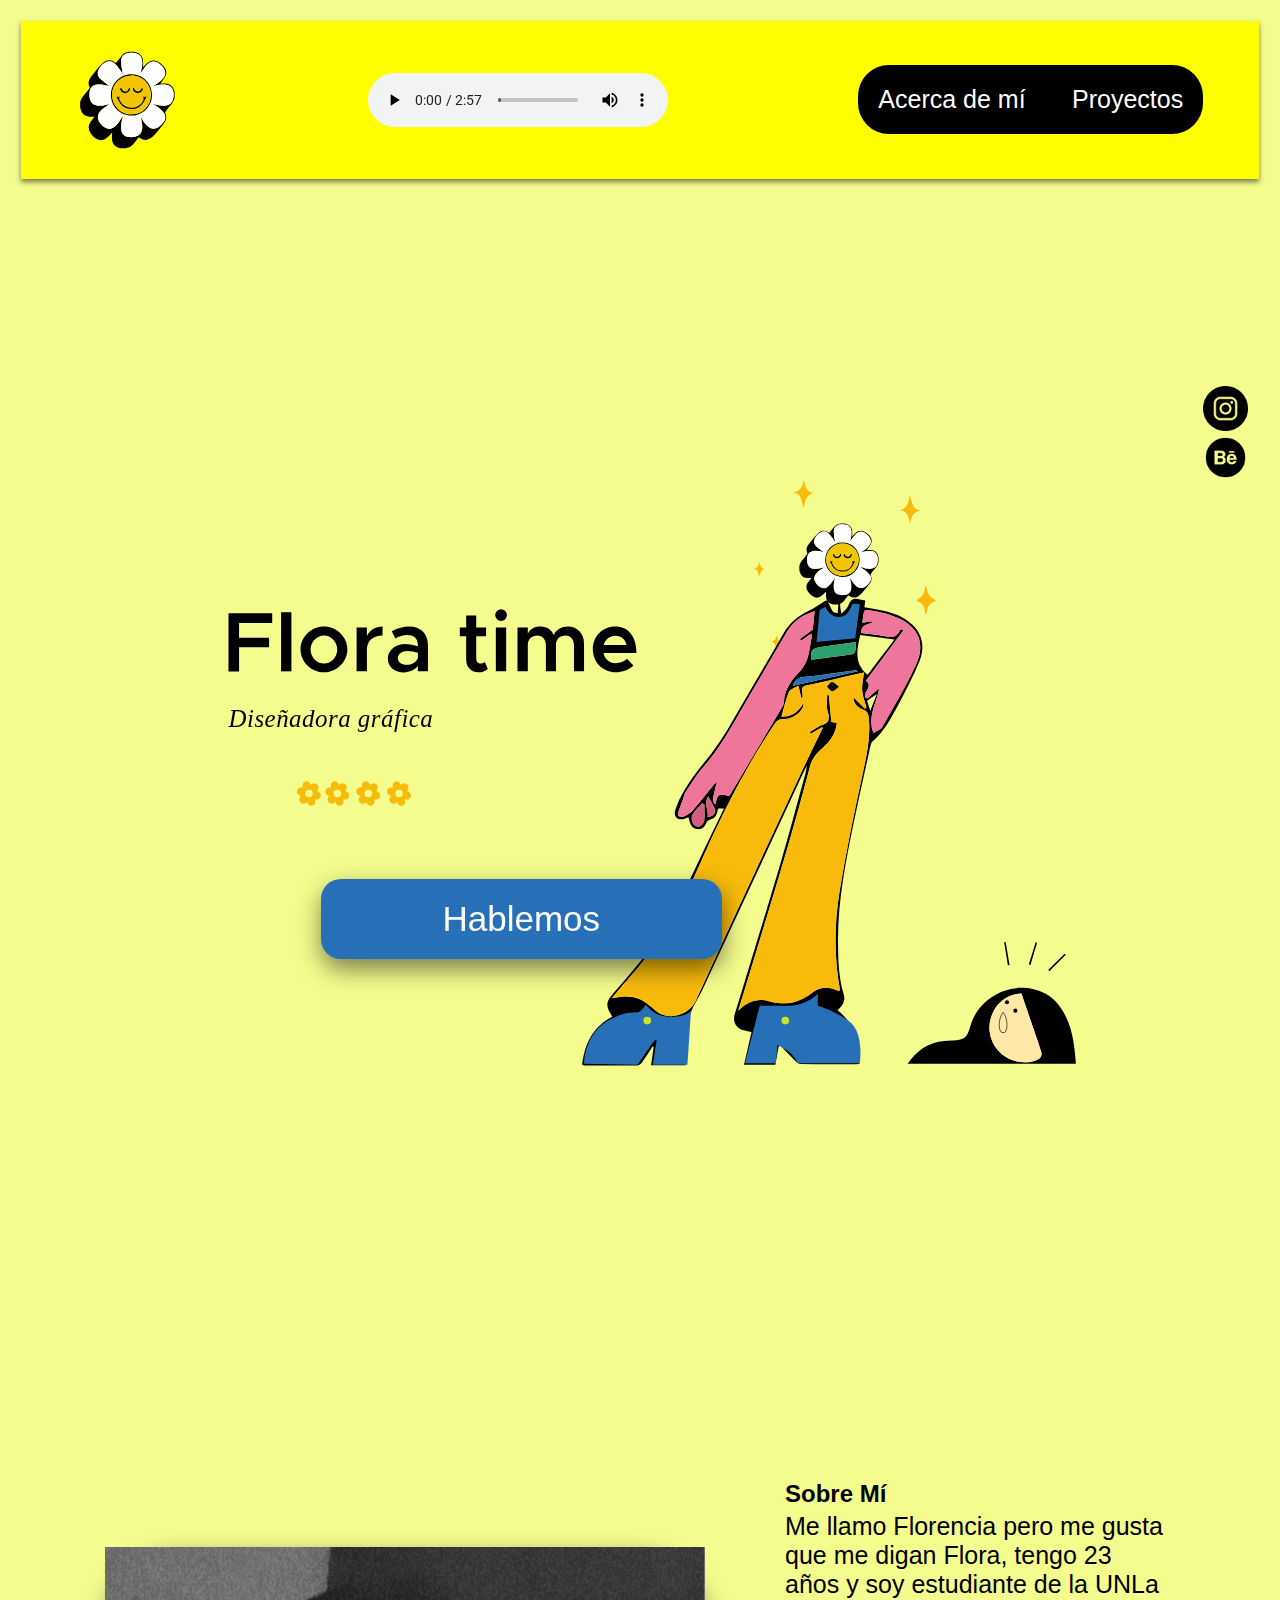
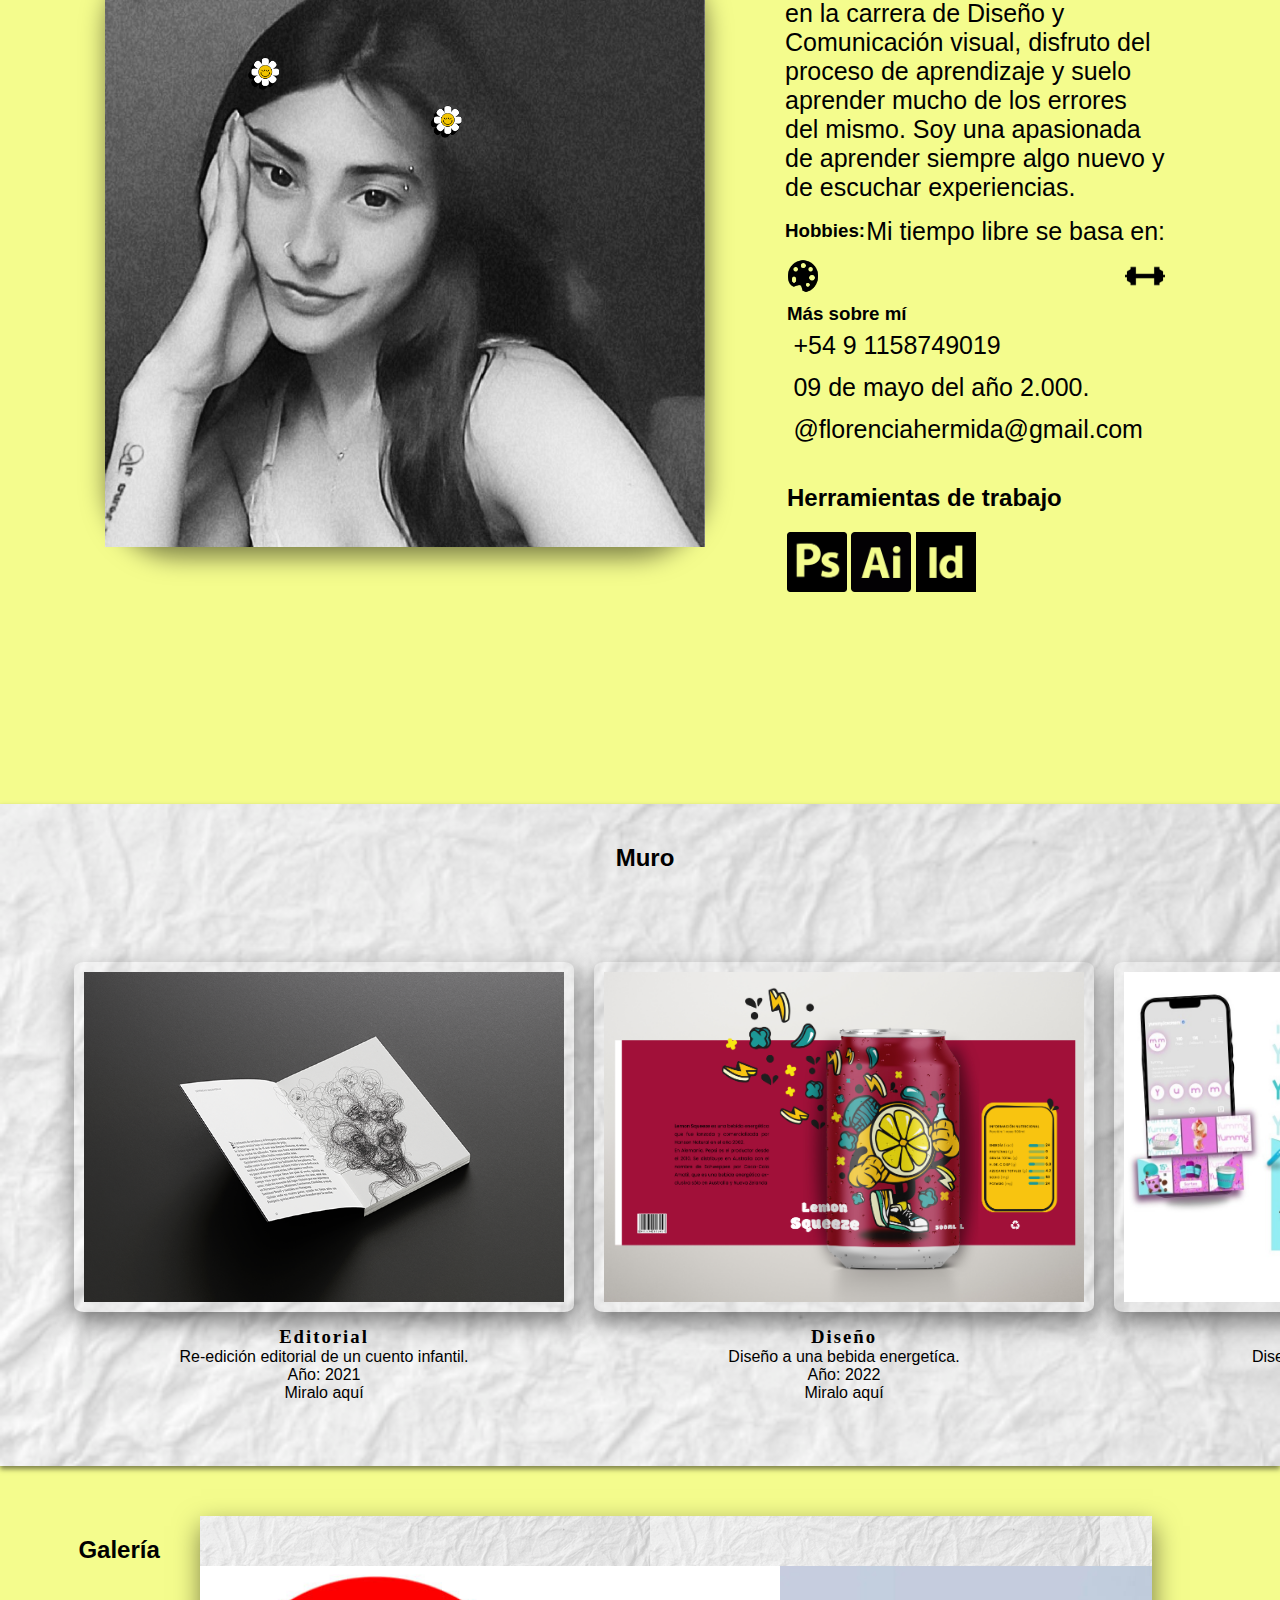
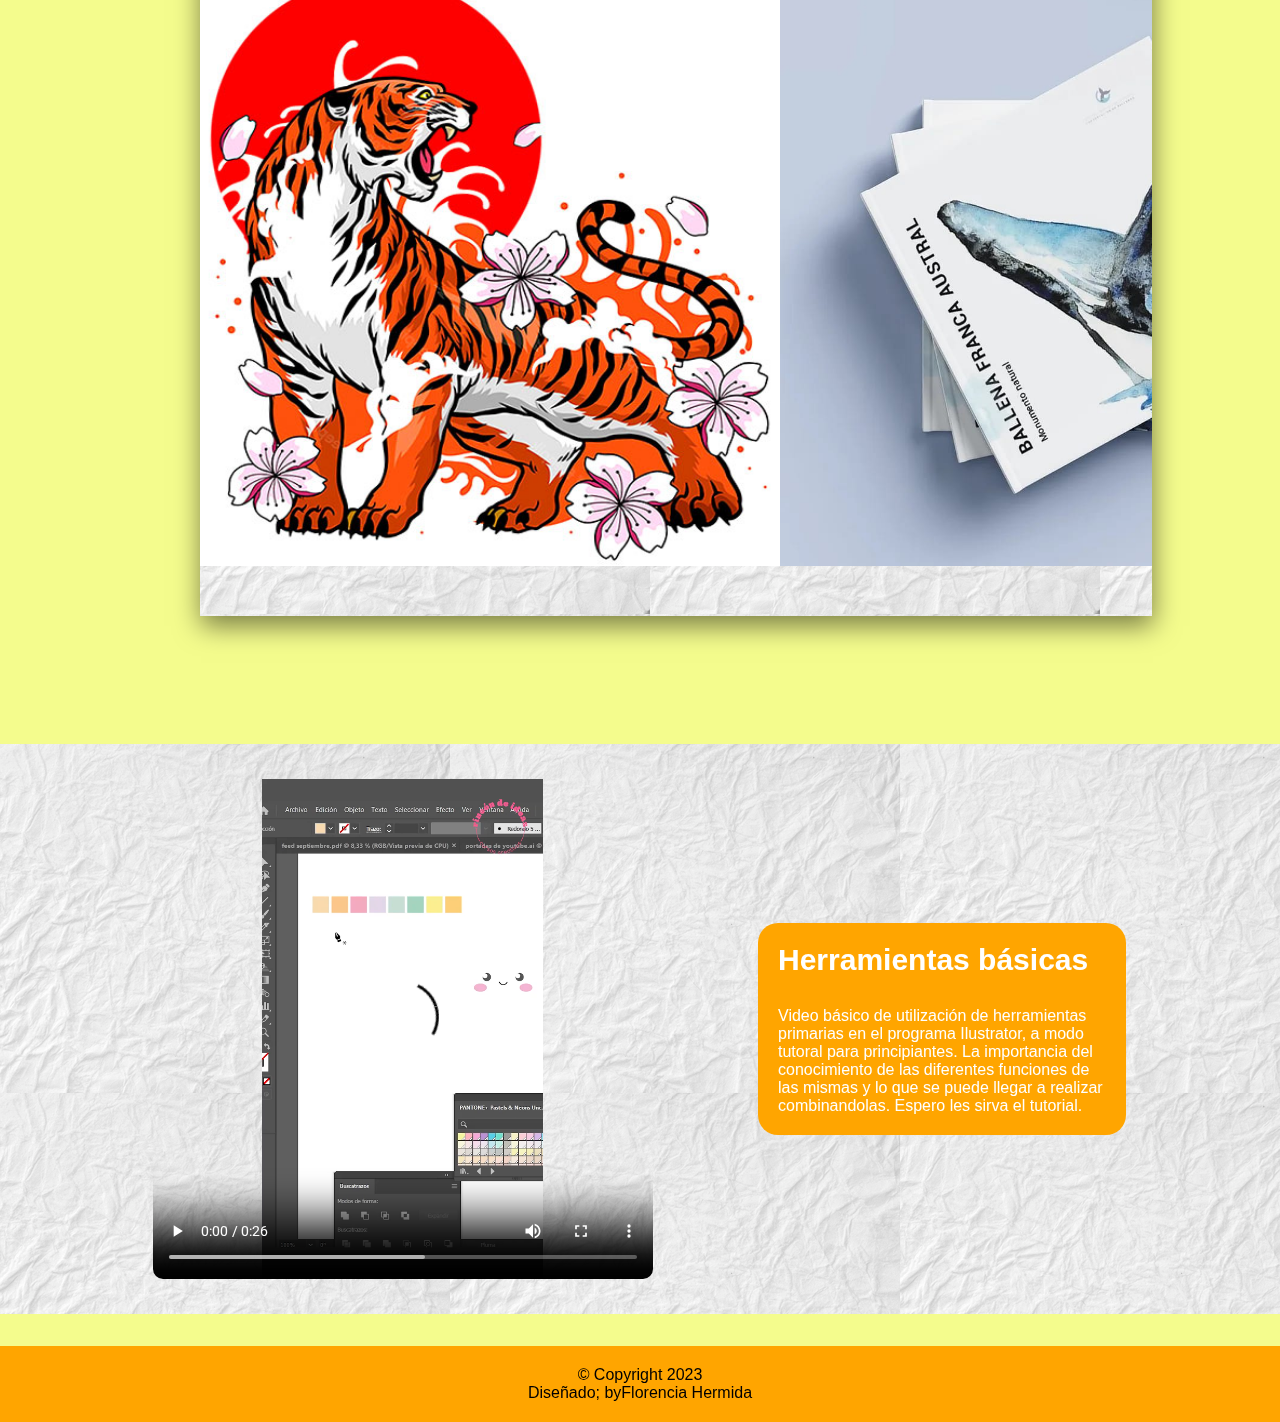
==== commit d04827dd: "Merge c924c830c4ad1e5113b8567bde4e9867ef9982cb into bafe06c3475ee133e1cac764bc8cc511dddeb033" ====
--- a/index.html
+++ b/index.html
@@ -9,7 +9,8 @@
 		  @import url('https://fonts.googleapis.com/css2?family=Rubik+Glitch&family=Source+Code+Pro:wght@500&display=swap');
 		</style>
 	</head>	
-
+<!--flor fijate que tenes en varios lugares el widht: 25rem que te esta pisando y te esta quedando el texto marginado. 
+	fijate que te falta poner un formulario!!--->
 <body>
 	  <header>  
 	    <nav>
@@ -172,4 +173,4 @@
 		  <p class="copy">Dise&ntilde;ado; by<a href="https://www.instagram.com/flora.hermida/" target="_blank" >Florencia Hermida</a></p>
 	   </footer>
 </body>
-</html>+</html>
